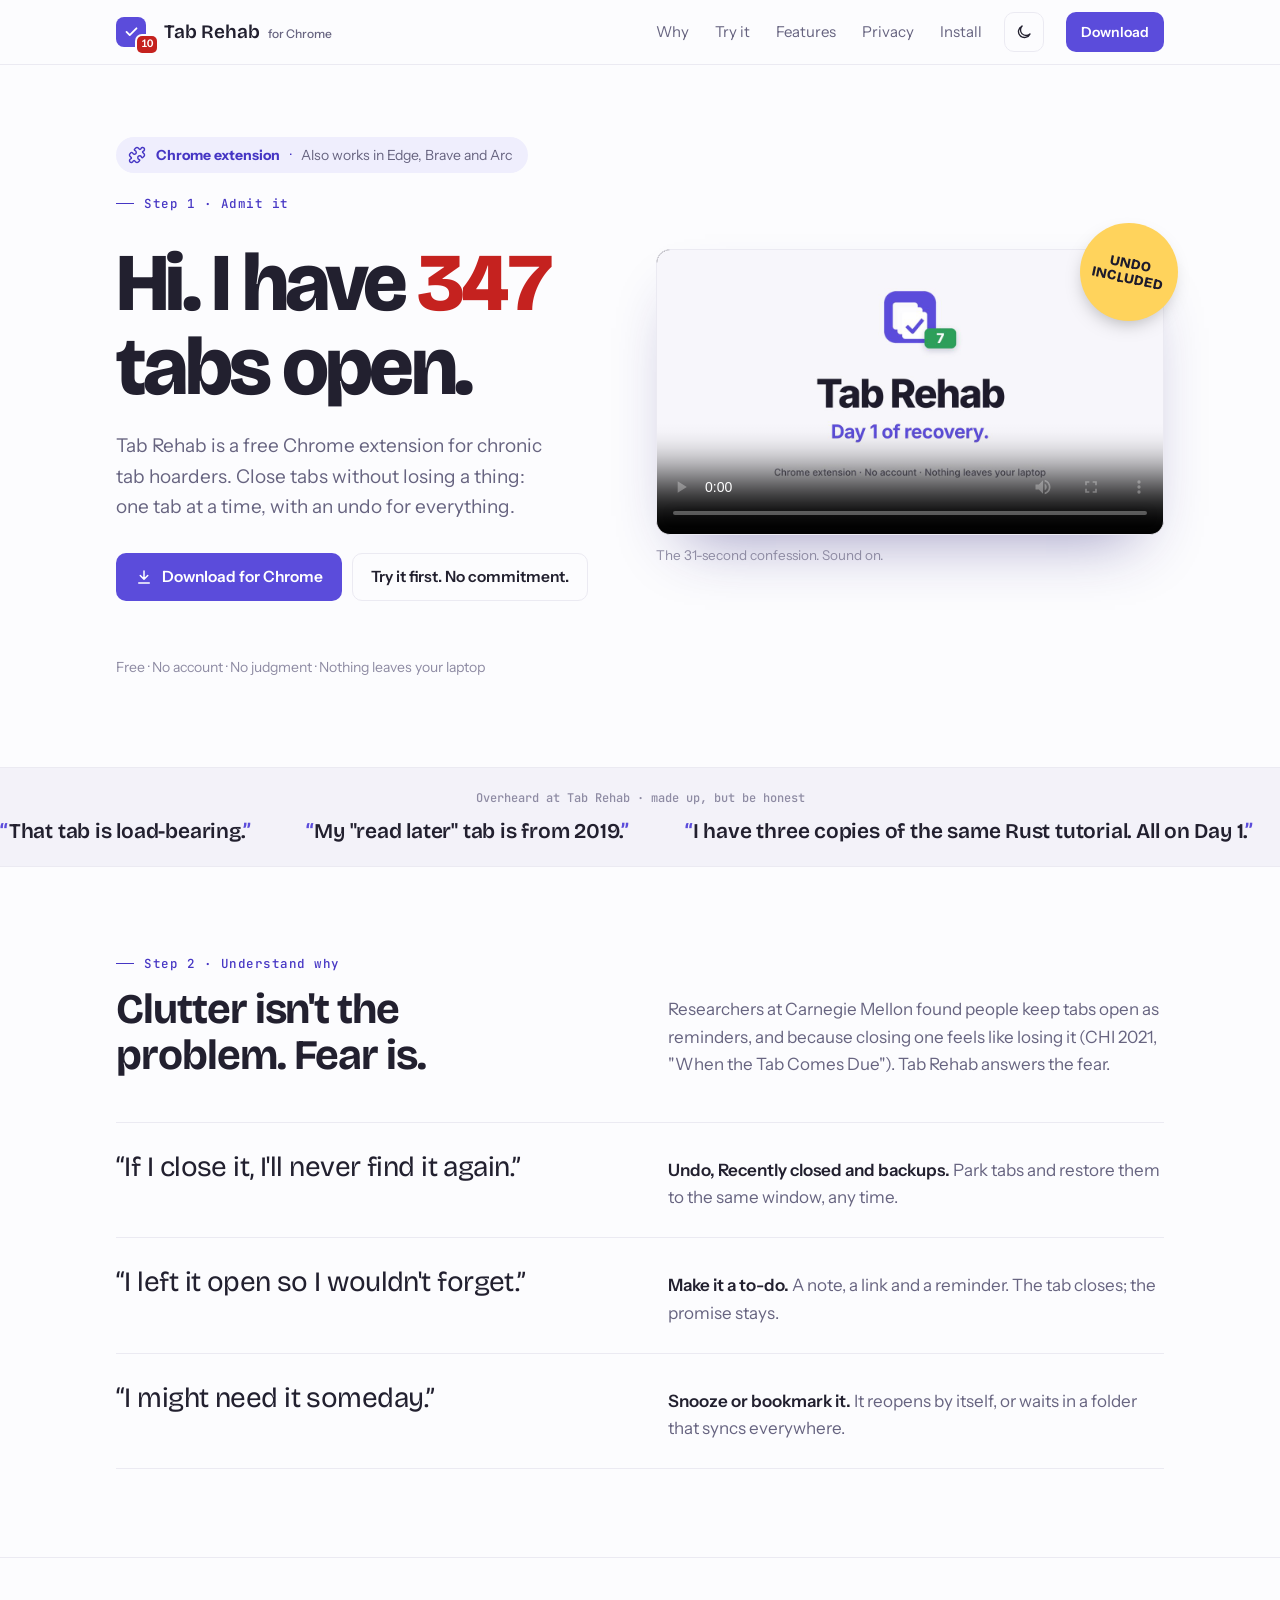
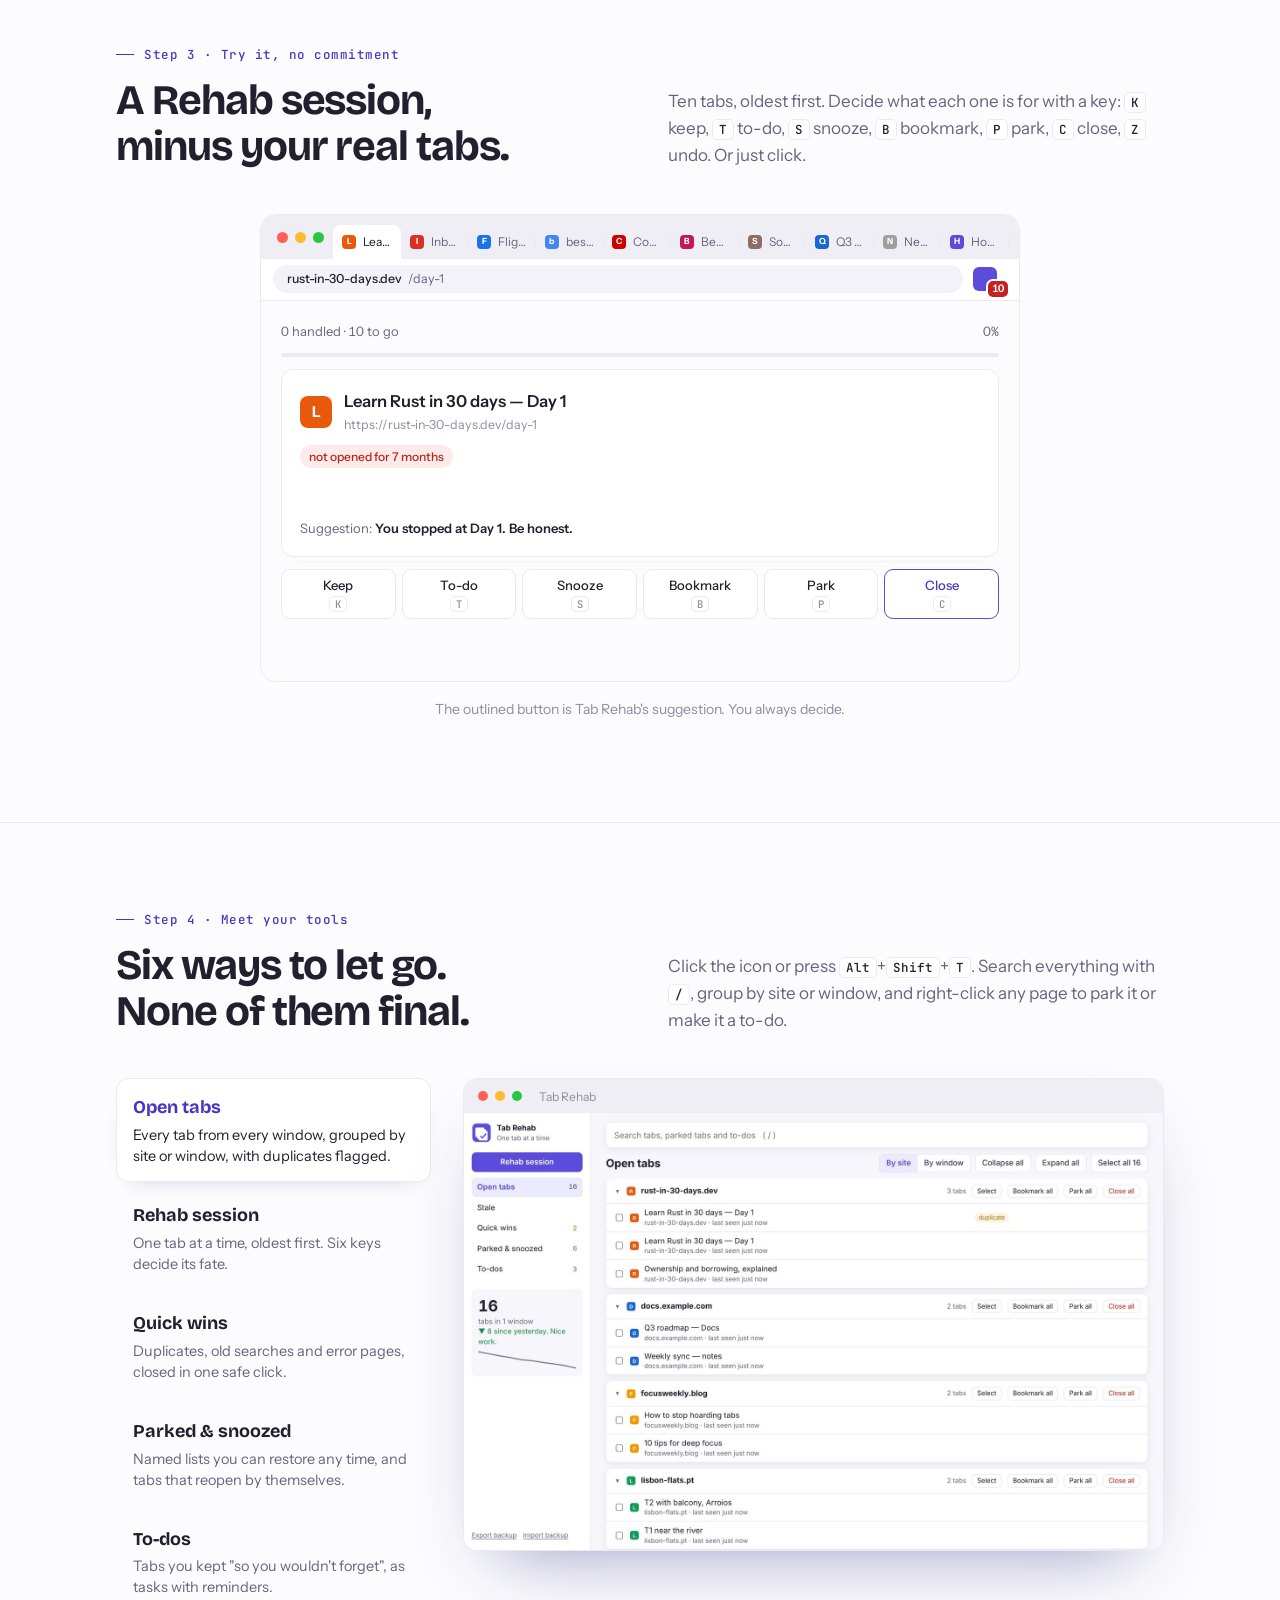
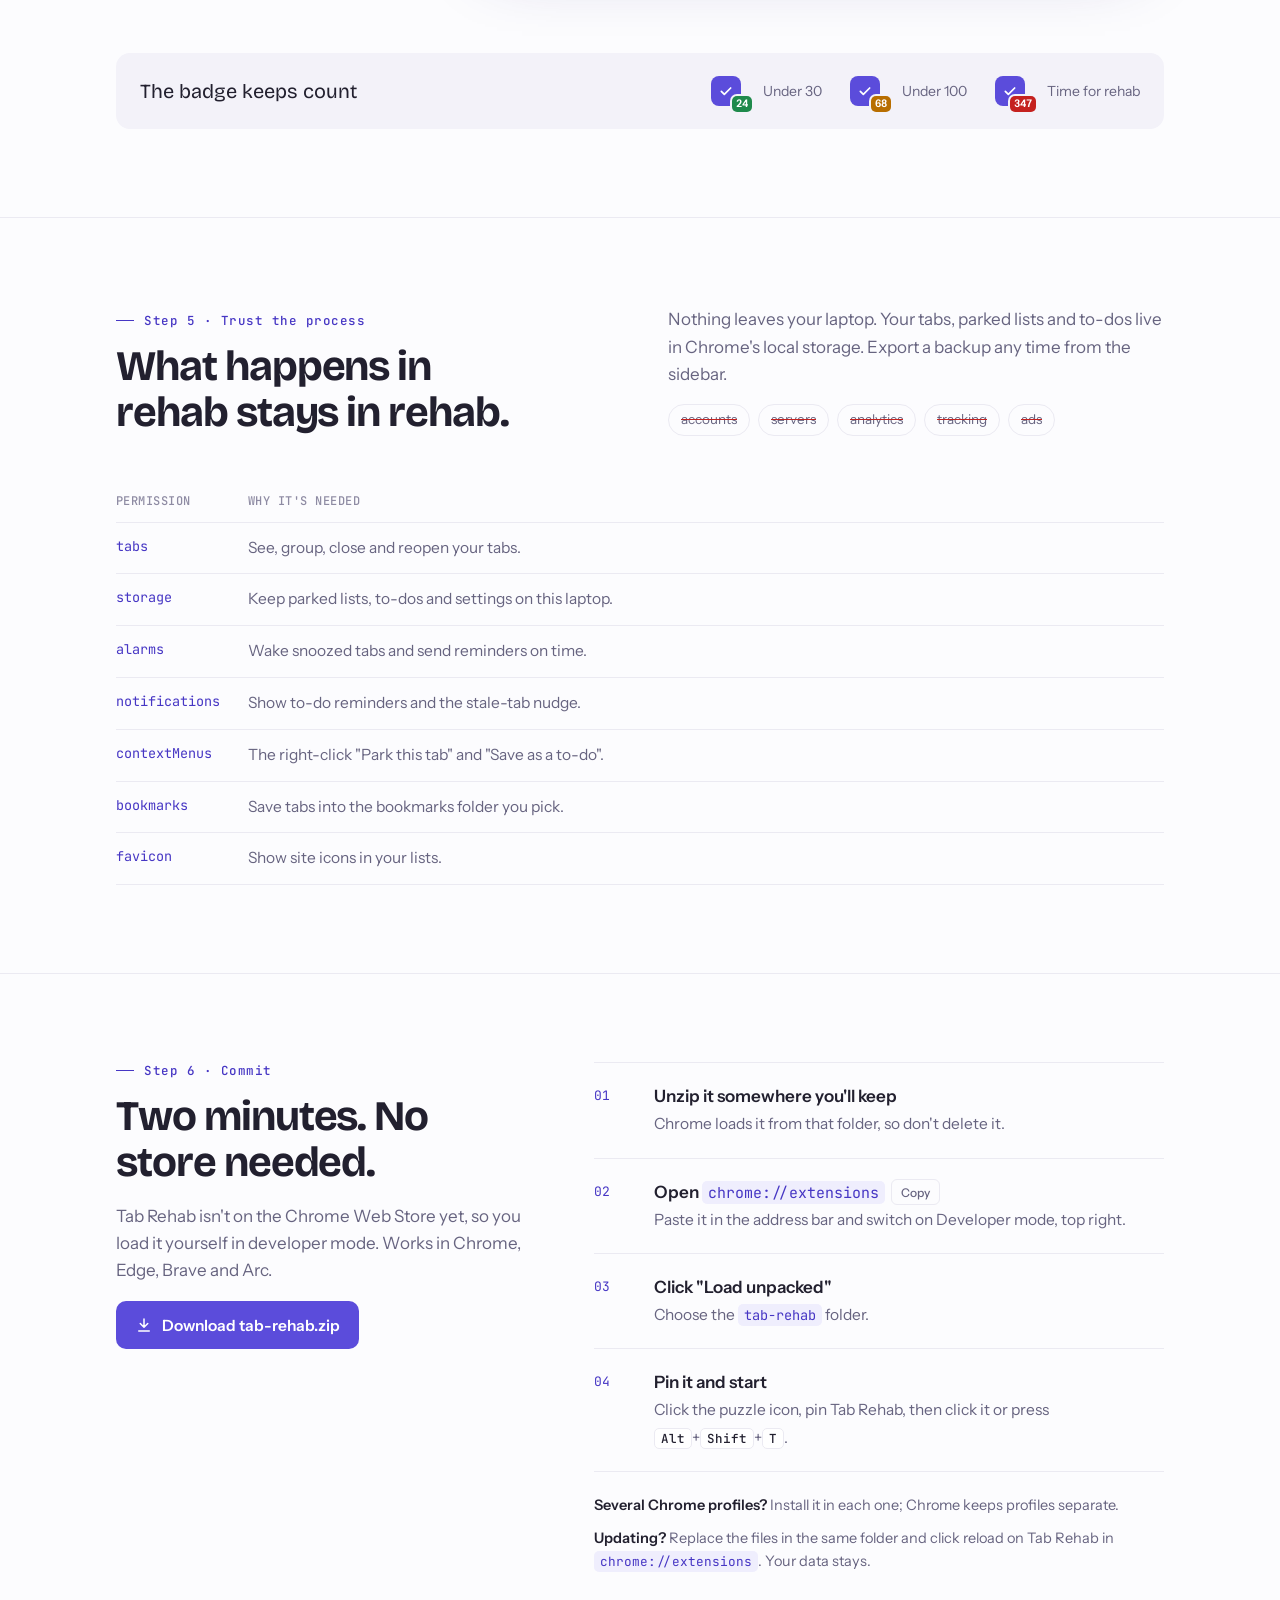
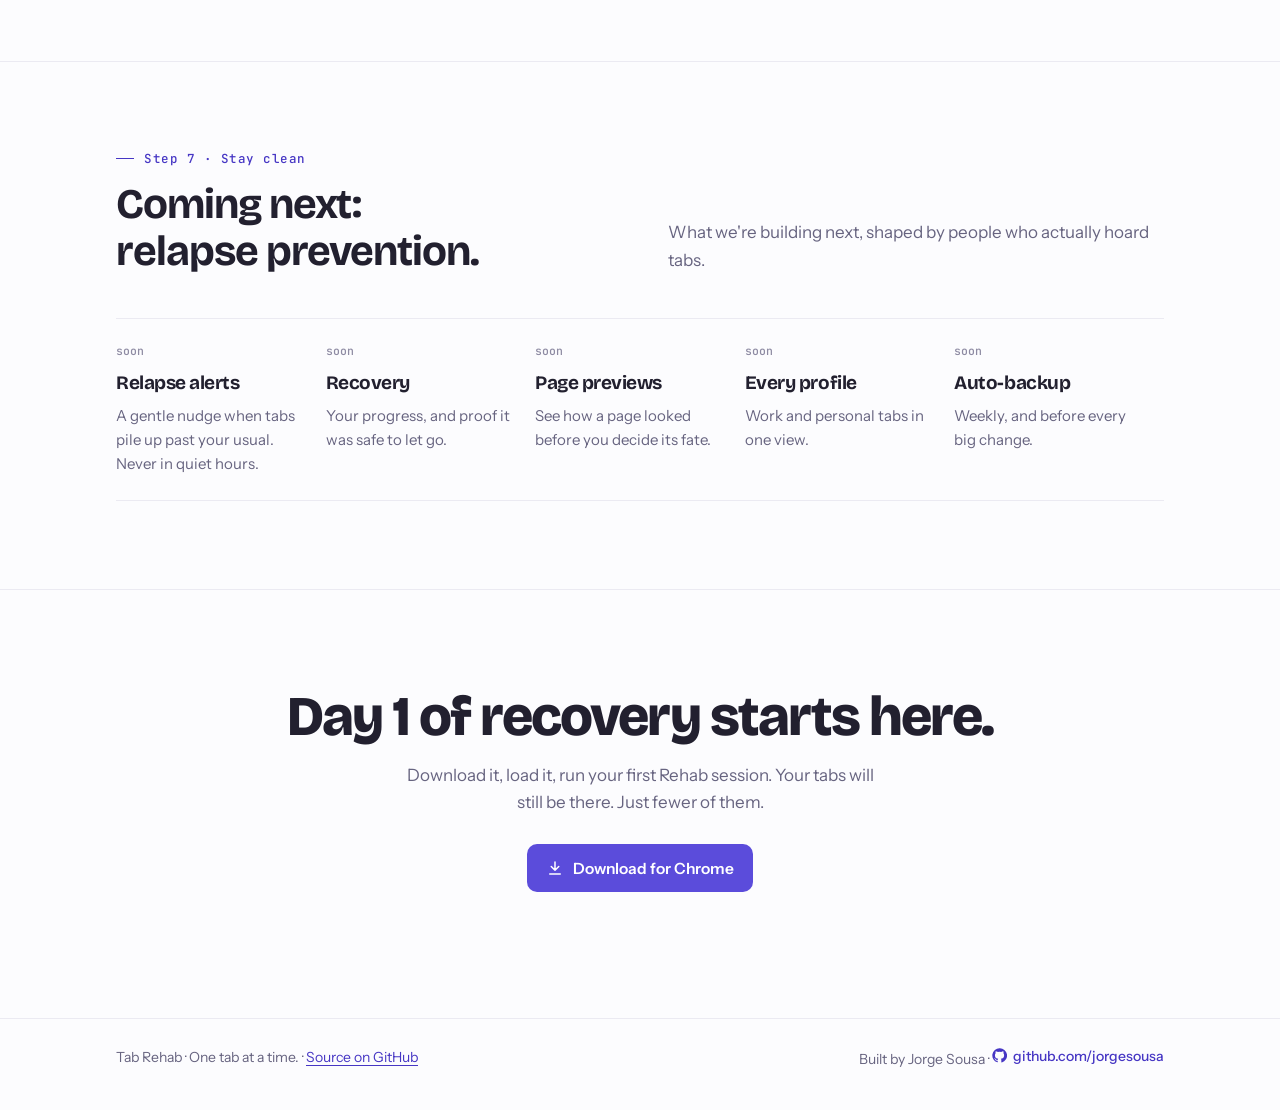
==== docs/index.html @ 5344f307 "Tab Rehab: Chrome extension, website and roadmap" ====
<!doctype html>
<html lang="en">
<head>
<meta charset="utf-8">
<meta name="viewport" content="width=device-width, initial-scale=1, viewport-fit=cover">
<title>Tab Rehab · A Chrome extension for chronic tab hoarders</title>
<meta name="description" content="Tab Rehab is a free Chrome extension that helps you close tabs without losing anything: one tab at a time, with an undo for everything.">
<meta property="og:title" content="Tab Rehab">
<meta property="og:description" content="Hi. I have 347 tabs open. A free Chrome extension for chronic tab hoarders.">
<meta property="og:image" content="teaser-poster.jpg">
<link rel="icon" href="favicon.png">
<link rel="preconnect" href="https://fonts.googleapis.com">
<link rel="stylesheet" href="https://fonts.googleapis.com/css2?family=Bricolage+Grotesque:opsz,wght@12..96,400;12..96,500;12..96,600;12..96,700;12..96,800&family=Instrument+Sans:wght@400;500;600&family=JetBrains+Mono:wght@400;500&display=swap">
<style>
/* Layout: one airy column that tells the story in order: problem → why → try it → features → teaser → privacy → install → next. Hairlines instead of boxes. */
:root {
  --bg: #fcfcfe;
  --raised: #ffffff;
  --tint: #f3f2f9;
  --ink: #22202f;
  --muted: #676480;
  --faint: #8e8ba3;
  --line: #ebeaf2;
  --accent: #5b4cdb;
  --accent-ink: #4636c4;
  --accent-soft: #efeefd;
  --on-accent: #ffffff;
  --ok: #1f8a4c; --ok-soft: #e7f6ed; --ok-ink: #17713d;
  --warn: #b86e00; --warn-soft: #fff5e3; --warn-ink: #8a5200;
  --bad: #c5221f; --bad-soft: #fdebea; --bad-ink: #b3261e;
  --chrome: #efeef5;
  --sticker: #ffd35c;
  --display: "Bricolage Grotesque", "Instrument Sans", system-ui, sans-serif;
  --body: "Instrument Sans", system-ui, -apple-system, "Segoe UI", sans-serif;
  --mono: "JetBrains Mono", ui-monospace, Menlo, monospace;
}
@media (prefers-color-scheme: dark) { :root:not([data-theme="light"]) {
  --bg: #111018; --raised: #18171f; --tint: #1d1c27; --ink: #ecebf4; --muted: #a9a6bd; --faint: #7f7b96; --line: #26243282;
  --accent: #9a8fff; --accent-ink: #b9b1ff; --accent-soft: #24213f; --on-accent: #111018;
  --ok: #4fc483; --ok-soft: #15291f; --ok-ink: #84dcab;
  --warn: #f0aa3c; --warn-soft: #2f2410; --warn-ink: #f5c477;
  --bad: #ff6b66; --bad-soft: #321819; --bad-ink: #ff9d98;
  --chrome: #0c0b12;
  color-scheme: dark } }
:root[data-theme="dark"] {
  --bg: #111018; --raised: #18171f; --tint: #1d1c27; --ink: #ecebf4; --muted: #a9a6bd; --faint: #7f7b96; --line: #26243282;
  --accent: #9a8fff; --accent-ink: #b9b1ff; --accent-soft: #24213f; --on-accent: #111018;
  --ok: #4fc483; --ok-soft: #15291f; --ok-ink: #84dcab;
  --warn: #f0aa3c; --warn-soft: #2f2410; --warn-ink: #f5c477;
  --bad: #ff6b66; --bad-soft: #321819; --bad-ink: #ff9d98;
  --chrome: #0c0b12;
  color-scheme: dark }

* { box-sizing: border-box; }
html { scroll-behavior: smooth; }
body { background: var(--bg); color: var(--ink); font: 400 17px/1.6 var(--body); overflow-x: hidden; transition: background-color .3s, color .3s; }
body::before { content: ""; position: fixed; inset: 0 0 auto; height: env(safe-area-inset-top, 0px); z-index: 10; background: var(--bg); }
.wrap { max-width: 1080px; margin: 0 auto; padding-left: max(16px, env(safe-area-inset-left, 0px)); padding-right: max(16px, env(safe-area-inset-right, 0px)); }
a { color: var(--accent-ink); text-underline-offset: 3px; }
:focus-visible { outline: 2px solid var(--accent); outline-offset: 3px; border-radius: 6px; }
h1, h2, h3 { font-family: var(--display); font-weight: 700; letter-spacing: -0.025em; text-wrap: balance; margin: 0; }
h2 { font-size: clamp(30px, 3.6vw, 42px); line-height: 1.1; }
.label { font: 500 12.5px var(--mono); letter-spacing: .04em; color: var(--accent-ink); display: flex; gap: 10px; align-items: center; }
.label::before { content: ""; width: 18px; height: 1px; background: currentColor; }
.muted { color: var(--muted); }
kbd { font: 500 12.5px var(--mono); border: 1px solid var(--line); border-radius: 5px; padding: 1px 6px; background: var(--raised); color: var(--ink); }
code { font: 400 0.88em var(--mono); color: var(--accent-ink); background: var(--accent-soft); padding: 2px 6px; border-radius: 5px; }

/* header */
.top { position: sticky; top: env(safe-area-inset-top, 0px); z-index: 20; background: color-mix(in srgb, var(--bg) 82%, transparent); backdrop-filter: blur(14px); border-bottom: 1px solid var(--line); }
.top .wrap { display: flex; align-items: center; gap: 22px; padding-block: 12px; }
.brand { display: flex; align-items: center; gap: 18px; font-family: var(--display); font-weight: 600; font-size: 19px; color: var(--ink); text-decoration: none; }
.mark { width: 30px; height: 30px; border-radius: 8px; background: var(--accent); display: grid; place-items: center; position: relative; flex: none; }
.mark svg { width: 17px; height: 17px; }
.badge { position: absolute; right: -11px; bottom: -6px; min-width: 20px; text-align: center; color: #fff; font: 600 10.5px/1 var(--body); padding: 3px 4px; border-radius: 5px; box-shadow: 0 0 0 2px var(--bg); font-variant-numeric: tabular-nums; background: var(--bad); transition: background-color .3s; }
.badge.amber { background: var(--warn); } .badge.green { background: var(--ok); }
.badge.bump { animation: bump .35s ease-out; }
@keyframes bump { 40% { transform: scale(1.3); } }
.top nav { margin-left: auto; display: flex; gap: 26px; font-size: 15px; }
.top nav a { color: var(--muted); text-decoration: none; }
.top nav a:hover { color: var(--ink); }
.theme { width: 40px; height: 40px; border-radius: 10px; border: 1px solid var(--line); background: transparent; color: var(--ink); display: grid; place-items: center; cursor: pointer; flex: none; }
.theme svg { width: 18px; height: 18px; }
.theme .sun { display: none; }
.is-dark .theme .sun { display: block; } .is-dark .theme .moon { display: none; }

.btn { display: inline-flex; align-items: center; justify-content: center; gap: 9px; font: 600 15.5px var(--body); border-radius: 10px; padding: 0 18px; min-height: 48px; cursor: pointer; text-decoration: none; border: 1px solid transparent; }
.btn-primary { background: var(--accent); color: var(--on-accent); }
.btn-primary:hover { filter: brightness(1.08); }
.btn-line { border-color: var(--line); color: var(--ink); background: transparent; }
.btn-line:hover { border-color: var(--accent); }
.btn svg { width: 18px; height: 18px; }
.btn-small { min-height: 40px; font-size: 14px; padding: 0 14px; }
.status { font-size: 14px; color: var(--muted); min-height: 1.4em; margin-top: 10px; }
.status.ok { color: var(--ok-ink); } .status.err { color: var(--bad-ink); }

section { padding-block: 88px; border-top: 1px solid var(--line); }
.head { display: grid; grid-template-columns: minmax(0, 1fr) minmax(0, 1fr); gap: 20px 56px; align-items: end; margin-bottom: 44px; }
.head p { margin: 0; color: var(--muted); max-width: 46ch; }
.head h2 { margin-top: 14px; }

/* 1 · hero */
.hero { padding-block: 72px 88px; display: grid; grid-template-columns: minmax(0, 1fr) minmax(0, 1.05fr); gap: 56px; align-items: center; }
.hero h1 { font-size: clamp(46px, 6.4vw, 82px); line-height: 1.02; font-weight: 800; letter-spacing: -0.045em; margin-block: 30px 22px; }
.swap { position: relative; display: inline-block; }
#h347 { position: relative; transition: color .35s; }
#h347::after { content: ""; position: absolute; left: -4%; right: -4%; top: 54%; height: .085em; border-radius: 99px; background: var(--ink); transform: scaleX(0) rotate(-4deg); transform-origin: left center; transition: transform .35s ease; }
.struck #h347 { color: var(--faint); }
.struck #h347::after { transform: scaleX(1) rotate(-4deg); }
#h7 { position: absolute; left: 50%; top: -.52em; font-size: .62em; color: var(--ok); font-weight: 800; transform: translateX(-50%) rotate(-10deg) scale(0); transition: transform .45s cubic-bezier(.3,1.7,.5,1) .15s; }
.struck #h7 { transform: translateX(-50%) rotate(-10deg) scale(1); }
.herofig { position: relative; }
.sticker { position: absolute; right: -14px; top: -26px; z-index: 2; width: 98px; height: 98px; border-radius: 50%; background: var(--sticker); color: #1d1b2c; display: grid; place-items: center; text-align: center; font: 800 14px/1.05 var(--display); letter-spacing: .02em; text-transform: uppercase; transform: rotate(12deg); box-shadow: 0 8px 20px -8px rgba(0,0,0,.35); transition: transform .35s cubic-bezier(.3,1.6,.5,1); }
.herofig:hover .sticker { transform: rotate(-8deg) scale(1.08); }
.overheard { border-top: 1px solid var(--line); padding-block: 22px; background: var(--tint); overflow: hidden; }
.ohlab { font: 500 12px var(--mono); color: var(--faint); text-align: center; margin-bottom: 12px; padding-inline: 16px; }
.marq { display: flex; width: max-content; animation: marq 48s linear infinite; }
.marq span { font: 600 21px var(--display); letter-spacing: -0.01em; white-space: nowrap; color: var(--ink); margin-right: 56px; }
.marq span::before { content: "\201C"; color: var(--accent); }
.marq span::after { content: "\201D"; color: var(--accent); }
.overheard:hover .marq { animation-play-state: paused; }
@keyframes marq { to { transform: translateX(-50%); } }
#why { border-top: 1px solid var(--line); }
.hero h1 em { font-style: normal; color: var(--bad); font-variant-numeric: tabular-nums; }
.hero .lede { font-size: 19px; color: var(--muted); max-width: 34ch; margin: 0 0 30px; }
.ctas { display: flex; flex-wrap: wrap; gap: 10px; }
.facts { margin-top: 26px; font-size: 14px; color: var(--faint); }

.mini { border: 1px solid var(--line); border-radius: 14px; overflow: hidden; background: var(--raised); }
.mini .bar { background: var(--chrome); height: 40px; display: flex; align-items: flex-end; padding: 0 8px 0 64px; position: relative; }
.mini .lights { position: absolute; left: 14px; top: 15px; display: flex; gap: 6px; }
.mini .lights i { width: 10px; height: 10px; border-radius: 50%; display: block; }
.mstrip { display: flex; flex: 1; min-width: 0; height: 30px; overflow: hidden; }
.mt { flex: 1 1 0; min-width: 0; max-width: 120px; height: 30px; display: flex; align-items: center; gap: 6px; padding: 0 3px; font-size: 11.5px; color: var(--muted); white-space: nowrap; overflow: hidden; position: relative; border-radius: 7px 7px 0 0; transition: max-width .45s ease, padding .45s ease, opacity .3s; }
.mt::after { content: ""; position: absolute; right: 0; top: 8px; bottom: 8px; width: 1px; background: var(--line); }
.mt i { width: 11px; height: 11px; border-radius: 3px; flex: none; }
.mt span { overflow: hidden; text-overflow: ellipsis; }
.mt.first { background: var(--raised); color: var(--ink); }
.mt.gone { max-width: 0; padding: 0; opacity: 0; }
.mini .tool { height: 40px; display: flex; align-items: center; gap: 10px; padding: 0 12px; border-bottom: 1px solid var(--line); }
.mini .omni { flex: 1; height: 26px; border-radius: 13px; background: var(--tint); font-size: 12px; color: var(--muted); display: flex; align-items: center; padding: 0 12px; }
.mini .ext { position: relative; width: 22px; height: 22px; border-radius: 6px; background: var(--accent); margin-right: 10px; }
.mini .ext .badge { box-shadow: 0 0 0 2px var(--raised); }
.mini .page { padding: 34px 28px 30px; display: flex; flex-direction: column; align-items: center; text-align: center; gap: 6px; }
.mini .num { font: 400 clamp(64px, 9vw, 104px)/1 var(--display); letter-spacing: -0.05em; font-variant-numeric: tabular-nums; color: var(--bad); transition: color .4s; }
.mini .num.amber { color: var(--warn); } .mini .num.green { color: var(--ok); }
.mini .cap { font-size: 15px; color: var(--muted); min-height: 1.6em; }
.replay { margin-top: 10px; font: 500 13px var(--body); color: var(--muted); background: transparent; border: 1px solid var(--line); border-radius: 99px; padding: 6px 14px; cursor: pointer; min-height: 34px; }
.replay:hover { color: var(--ink); border-color: var(--accent); }

/* 2 · why */
.fears { display: grid; }
.fear { display: grid; grid-template-columns: minmax(0, 1fr) minmax(0, 1fr); gap: 20px 56px; padding-block: 26px; border-top: 1px solid var(--line); align-items: baseline; }
.fear:last-child { border-bottom: 1px solid var(--line); }
.fear q { font: 400 clamp(22px, 2.6vw, 28px)/1.3 var(--display); letter-spacing: -0.02em; quotes: "\201C" "\201D"; background-image: linear-gradient(var(--bad), var(--bad)); background-size: 0% 1.5px; background-position: 0 62%; background-repeat: no-repeat; -webkit-box-decoration-break: clone; box-decoration-break: clone; transition: background-size .5s ease, color .5s ease; }
.fear:hover q { background-size: 100% 1.5px; color: var(--muted); }
.fear p { margin: 0; color: var(--muted); }
.fear p b { color: var(--ink); font-weight: 600; }

/* 3 · try it */
.demo { max-width: 760px; margin: 0 auto; border: 1px solid var(--line); border-radius: 16px; overflow: hidden; background: var(--raised); position: relative; }
.demo .bar { background: var(--chrome); height: 44px; display: flex; align-items: flex-end; padding: 0 10px 0 72px; position: relative; }
.demo .lights { position: absolute; left: 16px; top: 17px; display: flex; gap: 7px; }
.demo .lights i { width: 11px; height: 11px; border-radius: 50%; display: block; }
.strip { display: flex; height: 34px; flex: 1; min-width: 0; overflow: hidden; }
.tb { flex: 1 1 0; min-width: 0; max-width: 150px; height: 34px; display: flex; align-items: center; gap: 7px; padding: 0 9px; font-size: 12px; color: var(--muted); white-space: nowrap; overflow: hidden; position: relative; border-radius: 8px 8px 0 0; transition: max-width .35s ease, padding .35s ease, opacity .25s; }
.tb::after { content: ""; position: absolute; right: 0; top: 9px; bottom: 9px; width: 1px; background: var(--line); }
.tb span { overflow: hidden; text-overflow: ellipsis; }
.tb.cur { background: var(--raised); color: var(--ink); }
.tb.cur::after { display: none; }
.tb.kept { color: var(--ok-ink); }
.tb.gone { max-width: 0; padding: 0; opacity: 0; }
.fv { width: 14px; height: 14px; border-radius: 4px; flex: none; display: grid; place-items: center; color: #fff; font: 700 8.5px/1 var(--body); }
.demo .tool { height: 42px; display: flex; align-items: center; gap: 10px; padding: 0 12px; border-bottom: 1px solid var(--line); }
.demo .omni { flex: 1; min-width: 0; height: 28px; border-radius: 14px; background: var(--tint); display: flex; align-items: center; gap: 6px; padding: 0 14px; font-size: 12.5px; color: var(--muted); white-space: nowrap; overflow: hidden; }
.demo .omni b { color: var(--ink); font-weight: 500; }
.demo .ext { position: relative; width: 24px; height: 24px; border-radius: 6px; background: var(--accent); margin-right: 10px; flex: none; }
.demo .ext .badge { box-shadow: 0 0 0 2px var(--raised); }
.stage { padding: 20px; display: flex; flex-direction: column; gap: 12px; background: var(--bg); min-height: 380px; }
.prog-row { display: flex; justify-content: space-between; font-size: 13px; color: var(--muted); font-variant-numeric: tabular-nums; }
.prog { height: 4px; border-radius: 99px; background: var(--line); overflow: hidden; }
.prog div { height: 100%; width: 0; background: var(--ok); transition: width .45s cubic-bezier(.2,.8,.2,1); }
.deck { position: relative; height: 188px; }
.card { position: absolute; inset: 0; background: var(--raised); border: 1px solid var(--line); border-radius: 12px; padding: 18px; display: flex; flex-direction: column; gap: 10px; transition: transform .42s cubic-bezier(.5,0,.75,0), opacity .42s; }
.card.under { transform: translateY(8px) scale(.97); opacity: .55; }
.card.enter { animation: enter .35s cubic-bezier(.2,.8,.2,1); }
@keyframes enter { from { transform: translateY(8px) scale(.97); opacity: .55; } }
.card.go-close { transform: translate(-130%, 30px) rotate(-12deg); opacity: 0; }
.card.go-park { transform: translateY(110%) scale(.88); opacity: 0; }
.card.go-todo { transform: translate(130%, 20px) rotate(10deg); opacity: 0; }
.card.go-snooze { transform: translateY(-100%) scale(.92); opacity: 0; }
.card.go-bookmark { transform: translate(55%, -85%) scale(.2) rotate(18deg); opacity: 0; }
.card.go-keep { transform: translateX(36px); opacity: 0; }
.card .h { display: flex; gap: 12px; align-items: center; min-width: 0; }
.card .big-fv { width: 32px; height: 32px; border-radius: 8px; flex: none; display: grid; place-items: center; color: #fff; font: 700 15px var(--body); }
.card .t { font-weight: 600; font-size: 16.5px; overflow: hidden; text-overflow: ellipsis; white-space: nowrap; }
.card .u { font-size: 12.5px; color: var(--faint); overflow: hidden; text-overflow: ellipsis; white-space: nowrap; }
.chips { display: flex; gap: 6px; flex-wrap: wrap; }
.chip { font-size: 12px; font-weight: 500; padding: 2px 9px; border-radius: 99px; white-space: nowrap; }
.chip.bad { background: var(--bad-soft); color: var(--bad-ink); }
.chip.warn { background: var(--warn-soft); color: var(--warn-ink); }
.chip.ok { background: var(--ok-soft); color: var(--ok-ink); }
.chip.acc { background: var(--accent-soft); color: var(--accent-ink); }
.hint { margin-top: auto; font-size: 13px; color: var(--muted); }
.hint b { color: var(--ink); font-weight: 600; }
.choices { display: grid; grid-template-columns: repeat(6, minmax(0, 1fr)); gap: 6px; }
.choice { font: 500 13px var(--body); color: var(--ink); background: var(--raised); border: 1px solid var(--line); border-radius: 9px; min-height: 50px; padding: 6px 2px; cursor: pointer; display: flex; flex-direction: column; align-items: center; justify-content: center; gap: 3px; transition: transform .12s, background-color .15s, border-color .15s; }
.choice kbd { font-size: 10.5px; padding: 0 5px; color: var(--faint); }
.choice:hover { border-color: var(--accent); }
.choice.flash, .choice:active { transform: scale(.95); background: var(--accent-soft); border-color: var(--accent); }
.choice.suggest { border-color: var(--accent); color: var(--accent-ink); }
.choice:disabled { opacity: .4; cursor: default; }
.ledger { display: flex; gap: 14px; flex-wrap: wrap; font-size: 12.5px; color: var(--muted); font-variant-numeric: tabular-nums; min-height: 1.6em; }
.ledger b { color: var(--ink); font-weight: 600; }
.dtoast { position: absolute; left: 50%; top: 96px; transform: translate(-50%, -8px); opacity: 0; background: var(--ink); color: var(--bg); font-size: 13px; padding: 7px 8px 7px 14px; border-radius: 9px; display: flex; gap: 10px; align-items: center; white-space: nowrap; transition: transform .25s, opacity .25s; pointer-events: none; z-index: 5; }
.dtoast.on { transform: translate(-50%, 0); opacity: 1; pointer-events: auto; }
.dtoast button { font: 600 12.5px var(--body); color: var(--bg); background: color-mix(in srgb, var(--bg) 20%, transparent); border: 0; border-radius: 6px; padding: 4px 10px; cursor: pointer; min-height: 28px; }
.done { position: absolute; inset: 0; display: flex; flex-direction: column; align-items: center; justify-content: center; text-align: center; gap: 8px; background: var(--raised); border: 1px solid var(--line); border-radius: 12px; padding: 18px; }
.done h3 { font-size: 28px; }
.done .row { display: flex; gap: 8px; flex-wrap: wrap; justify-content: center; margin-top: 8px; }
#confetti { position: absolute; inset: 0; pointer-events: none; z-index: 6; width: 100%; height: 100%; }
.demo-note { text-align: center; font-size: 14px; color: var(--faint); margin-top: 16px; }

/* 4 · features */
.feats { display: grid; grid-template-columns: repeat(3, minmax(0, 1fr)); gap: 0; border-top: 1px solid var(--line); }
.feat { padding: 30px 28px 30px 0; border-bottom: 1px solid var(--line); display: flex; flex-direction: column; gap: 10px; }
.feat:not(:nth-child(3n+1)) { padding-left: 28px; border-left: 1px solid var(--line); }
.feat .ic { width: 38px; height: 38px; border-radius: 10px; background: var(--accent-soft); color: var(--accent-ink); display: grid; place-items: center; transition: transform .3s; }
.feat:hover .ic { transform: rotate(-6deg) scale(1.06); }
.feat .ic svg { width: 20px; height: 20px; }
.feat h3 { font-size: 21px; }
.feat p { margin: 0; color: var(--muted); font-size: 15.5px; }
.badges { display: flex; gap: 28px; flex-wrap: wrap; align-items: center; margin-top: 40px; padding: 22px 24px; border-radius: 14px; background: var(--tint); }
.badges .t { font-family: var(--display); font-size: 20px; margin-right: auto; }
.bs { display: flex; align-items: center; gap: 22px; font-size: 14px; color: var(--muted); }
.bdg { position: relative; width: 30px; height: 30px; border-radius: 8px; background: var(--accent); display: grid; place-items: center; }
.bdg svg { width: 16px; height: 16px; }
.bdg .badge { box-shadow: 0 0 0 2px var(--tint); }

/* 5 · teaser */
.teaser { display: grid; grid-template-columns: minmax(0, 0.75fr) minmax(0, 1.25fr); gap: 56px; align-items: center; }
.teaser h2 { margin-top: 14px; }
.teaser p { color: var(--muted); }
.player { border-radius: 14px; overflow: hidden; background: #0d0c14; border: 1px solid var(--line); }
.player video { display: block; width: 100%; height: auto; aspect-ratio: 16 / 9; max-width: 100%; }

/* 6 · privacy */
.never { display: flex; flex-wrap: wrap; gap: 8px; }
.never span { font-size: 13.5px; padding: 4px 12px; border-radius: 99px; border: 1px solid var(--line); color: var(--muted); text-decoration: line-through; text-decoration-color: var(--bad); }
.perms { overflow-x: auto; }
table { width: 100%; border-collapse: collapse; font-size: 15.5px; min-width: 420px; }
th, td { text-align: left; padding: 13px 0; border-bottom: 1px solid var(--line); vertical-align: top; }
th { font: 500 12px var(--mono); color: var(--faint); letter-spacing: .04em; }
td:first-child { font-family: var(--mono); font-size: 13.5px; color: var(--accent-ink); white-space: nowrap; padding-right: 28px; width: 1%; }
td:last-child { color: var(--muted); }

/* 7 · install */
.install { display: grid; grid-template-columns: minmax(0, 0.85fr) minmax(0, 1.15fr); gap: 56px; align-items: start; }
.install h2 { margin-top: 14px; }
.install .side p { color: var(--muted); }
.steps { list-style: none; margin: 0; padding: 0; counter-reset: s; }
.steps li { counter-increment: s; display: grid; grid-template-columns: 44px minmax(0, 1fr); gap: 16px; padding-block: 20px; border-top: 1px solid var(--line); }
.steps li:last-child { border-bottom: 1px solid var(--line); }
.steps li::before { content: counter(s, decimal-leading-zero); font: 400 13px var(--mono); color: var(--accent-ink); padding-top: 4px; }
.steps b { display: block; font-weight: 600; font-size: 17px; }
.steps span { color: var(--muted); font-size: 15.5px; }
.copy { font: 500 12px var(--body); background: transparent; color: var(--muted); border: 1px solid var(--line); border-radius: 6px; padding: 2px 9px; cursor: pointer; margin-left: 6px; min-height: 26px; vertical-align: 1px; }
.copy:hover { color: var(--ink); border-color: var(--accent); }
.tips { margin-top: 22px; display: grid; gap: 10px; font-size: 14.5px; color: var(--muted); }
.tips b { color: var(--ink); font-weight: 600; }

/* 8 · next */
.next { display: grid; grid-template-columns: repeat(auto-fit, minmax(min(100%, 190px), 1fr)); gap: 0; border-top: 1px solid var(--line); }
.next div { padding: 24px 22px 24px 0; border-bottom: 1px solid var(--line); }
.next h3 { font-size: 19px; margin-bottom: 6px; }
.next p { margin: 0; font-size: 15px; color: var(--muted); }
.next .soon { font: 500 11.5px var(--mono); color: var(--faint); display: block; margin-bottom: 10px; }

.final { text-align: center; padding-block: 96px; }
.final h2 { font-size: clamp(34px, 4.6vw, 56px); font-weight: 800; letter-spacing: -0.035em; }
.final p { margin: 14px auto 28px; max-width: 44ch; color: var(--muted); }
footer { border-top: 1px solid var(--line); padding-block: 26px 40px; font-size: 14px; color: var(--muted); }
footer .wrap { display: flex; justify-content: space-between; gap: 16px; flex-wrap: wrap; align-items: center; }
footer .gh { display: inline-flex; align-items: center; gap: 6px; font-weight: 500; text-decoration: none; }
footer .gh:hover { text-decoration: underline; }

@media (max-width: 900px) {
  .hero, .head, .teaser, .install { grid-template-columns: minmax(0, 1fr); gap: 32px; }
  .feats { grid-template-columns: minmax(0, 1fr); }
  .feat, .feat:not(:nth-child(3n+1)) { padding: 24px 0; border-left: 0; }
  .fear { grid-template-columns: minmax(0, 1fr); gap: 8px; }
  .top nav { display: none; }
  .theme { margin-left: auto; }
  section { padding-block: 64px; }
  .hero { padding-block: 40px 64px; }
}
@media (max-width: 560px) {
  .choices { grid-template-columns: repeat(3, minmax(0, 1fr)); }
  .stage { min-height: 430px; }
  .demo .bar { padding-left: 62px; }
  .badges .t { width: 100%; }
}
.extpill { display: inline-flex; align-items: center; gap: 10px; flex-wrap: wrap; background: var(--accent-soft); color: var(--accent-ink); border-radius: 99px; padding: 7px 16px 7px 12px; font-size: 14px; margin-bottom: 22px; }
.extpill svg { width: 18px; height: 18px; flex: none; }
.extpill b { font-weight: 700; }
.extpill span { color: var(--muted); }
.extpill span::before { content: "·"; margin-right: 10px; color: var(--accent-ink); }
.forchrome { font: 500 12px var(--body); color: var(--muted); margin-left: 4px; letter-spacing: 0; }
.vcap { font-size: 13.5px; color: var(--faint); margin-top: 10px; }
.herofig .player { box-shadow: 0 30px 60px -28px rgba(40,30,120,.45); }
.gallery { display: grid; grid-template-columns: minmax(0, 0.72fr) minmax(0, 1.6fr); gap: 32px; align-items: start; }
.gtabs { display: flex; flex-direction: column; gap: 4px; }
.gtabs [role=tab] { text-align: left; font: inherit; color: var(--muted); background: transparent; border: 1px solid transparent; border-radius: 12px; padding: 14px 16px; cursor: pointer; display: flex; flex-direction: column; gap: 3px; transition: background-color .2s, color .2s, border-color .2s; }
.gtabs [role=tab] b { font-family: var(--display); font-size: 18px; font-weight: 700; color: var(--ink); }
.gtabs [role=tab] span { font-size: 14.5px; line-height: 1.45; }
.gtabs [role=tab]:hover { background: var(--tint); }
.gtabs [role=tab][aria-selected=true] { background: var(--raised); border-color: var(--line); color: var(--ink); box-shadow: 0 10px 24px -18px rgba(40,30,120,.35); }
.gtabs [role=tab][aria-selected=true] b { color: var(--accent-ink); }
.gshot { margin: 0; }
.gframe { border: 1px solid var(--line); border-radius: 14px; overflow: hidden; background: var(--raised); box-shadow: 0 34px 70px -34px rgba(40,30,120,.45); }
.gbar { height: 34px; background: var(--chrome); display: flex; align-items: center; gap: 7px; padding: 0 14px; }
.gbar i { width: 10px; height: 10px; border-radius: 50%; display: block; }
.gbar span { margin-left: 10px; font-size: 12px; color: var(--faint); }
.gimgs { position: relative; aspect-ratio: 16 / 10; max-width: 100%; background: #f6f6fb; }
.gimgs img { position: absolute; inset: 0; width: 100%; height: 100%; object-fit: cover; object-position: top left; opacity: 0; transform: scale(1.01); transition: opacity .35s ease, transform .5s ease; }
.gimgs img.on { opacity: 1; transform: none; }
.gshot figcaption { display: none; font-size: 14.5px; color: var(--muted); margin-top: 12px; }
@media (max-width: 900px) {
  .gallery { grid-template-columns: minmax(0, 1fr); gap: 16px; }
  .gtabs { flex-direction: row; flex-wrap: wrap; gap: 6px; }
  .gtabs [role=tab] { padding: 8px 12px; border-color: var(--line); border-radius: 99px; }
  .gtabs [role=tab] b { font-size: 14px; font-family: var(--body); font-weight: 600; }
  .gtabs [role=tab] span { display: none; }
  .gshot figcaption { display: block; }
}
@media (max-width: 560px) { .sticker { right: -4px; top: -30px; width: 82px; height: 82px; font-size: 12px; } .marq span { font-size: 18px; } }
@media (prefers-reduced-motion: reduce) {
  *, *::before, *::after { transition-duration: .01ms !important; animation-duration: .01ms !important; }
  html { scroll-behavior: auto; }
  .marq { animation: none; width: auto; flex-wrap: wrap; justify-content: center; row-gap: 8px; padding-inline: 16px; }
  .marq span.dup { display: none; }
}

body { margin: 0; }
img { max-width: 100%; }
[hidden] { display: none !important; }
</style>
</head>
<body>
<header class="top">
  <div class="wrap">
    <a class="brand" href="#top" aria-label="Tab Rehab, back to top">
      <span class="mark" aria-hidden="true"><svg viewBox="0 0 24 24" fill="none" stroke="#fff" stroke-width="2.6" stroke-linecap="round" stroke-linejoin="round"><path d="M5 12.5l4.5 4.5L19 7.5"/></svg><span class="badge" data-badge>10</span></span>
      <span>Tab Rehab <small class="forchrome">for Chrome</small></span>
    </a>
    <nav aria-label="Page sections">
      <a href="#why">Why</a><a href="#try">Try it</a><a href="#features">Features</a><a href="#privacy">Privacy</a><a href="#install">Install</a>
    </nav>
    <button type="button" class="theme" id="theme" aria-label="Switch to dark mode">
      <svg class="moon" viewBox="0 0 24 24" fill="none" stroke="currentColor" stroke-width="1.8" stroke-linecap="round" stroke-linejoin="round" aria-hidden="true"><path d="M20 14.5A8 8 0 1 1 9.5 4a6.5 6.5 0 0 0 10.5 10.5z"/></svg>
      <svg class="sun" viewBox="0 0 24 24" fill="none" stroke="currentColor" stroke-width="1.8" stroke-linecap="round" aria-hidden="true"><circle cx="12" cy="12" r="4"/><path d="M12 2.5v2.2M12 19.3v2.2M2.5 12h2.2M19.3 12h2.2M5.3 5.3l1.6 1.6M17.1 17.1l1.6 1.6M5.3 18.7l1.6-1.6M17.1 6.9l1.6-1.6"/></svg>
    </button>
    <button type="button" class="btn btn-primary btn-small" data-download>Download</button>
  </div>
</header>

<main id="top">
  <!-- 1 · the problem -->
  <div class="wrap hero">
    <div>
      <div class="extpill"><svg viewBox="0 0 24 24" fill="none" stroke="currentColor" stroke-width="1.9" stroke-linecap="round" stroke-linejoin="round" aria-hidden="true"><path d="M19.44 7.85c-.05.32.06.65.29.88l1.57 1.57c.47.47.7 1.09.7 1.7s-.23 1.24-.7 1.71l-1.61 1.61a.98.98 0 0 1-.84.28c-.47-.07-.8-.48-.97-.93a2.5 2.5 0 1 0-3.21 3.21c.45.17.86.5.93.97a.98.98 0 0 1-.28.84l-1.61 1.61a2.4 2.4 0 0 1-3.41 0l-1.57-1.57a1.03 1.03 0 0 0-.88-.29c-.49.07-.84.5-1.02.97a2.5 2.5 0 1 1-3.24-3.24c.47-.18.9-.53.97-1.02a1.03 1.03 0 0 0-.29-.88l-1.57-1.57a2.4 2.4 0 0 1 0-3.41L4.23 8.77c.24-.24.58-.35.92-.3.51.08.88.53 1.07 1.01a2.5 2.5 0 1 0 3.26-3.26c-.48-.2-.93-.56-1.01-1.07-.05-.34.06-.68.3-.92l1.53-1.53a2.4 2.4 0 0 1 3.4 0l1.57 1.57c.23.23.56.34.88.29.49-.07.84-.5 1.02-.97a2.5 2.5 0 1 1 3.24 3.24c-.47.18-.9.53-.97 1.02z"/></svg><b>Chrome extension</b><span>Also works in Edge, Brave and Arc</span></div>
      <div class="label">Step 1 · Admit it</div>
      <h1 id="heroH1">Hi. I have <em>347</em> tabs open.</h1>
      <p class="lede">Tab Rehab is a free Chrome extension for chronic tab hoarders. Close tabs without losing a thing: one tab at a time, with an undo for everything.</p>
      <div class="ctas">
        <button type="button" class="btn btn-primary" data-download>
          <svg viewBox="0 0 24 24" fill="none" stroke="currentColor" stroke-width="2" stroke-linecap="round" stroke-linejoin="round" aria-hidden="true"><path d="M12 4v11M7 10l5 5 5-5M5 20h14"/></svg>
          Download for Chrome
        </button>
        <a class="btn btn-line" href="#try">Try it first. No commitment.</a>
      </div>
      <div class="status" role="status" aria-live="polite" data-status></div>
      <div class="facts">Free · No account · No judgment · Nothing leaves your laptop</div>
    </div>
    <div class="herofig"><span class="sticker" aria-hidden="true">Undo<br>included</span>
      <div class="player">
        <video controls playsinline preload="metadata" poster="teaser-poster.jpg" aria-label="Tab Rehab teaser video, 31 seconds">
          <source src="teaser.mp4" type="video/mp4">
        </video>
      </div>
      <div class="vcap">The 31-second confession. Sound on.</div>
    </div>
  </div>

  <div class="overheard" role="region" aria-label="Overheard at Tab Rehab, made-up confessions">
    <div class="ohlab">Overheard at Tab Rehab · made up, but be honest</div>
    <div class="marq">
      <span>That tab is load-bearing.</span><span>My "read later" tab is from 2019.</span><span>I have three copies of the same Rust tutorial. All on Day 1.</span><span>I don't close tabs. I wait for Chrome to crash.</span><span>I opened a tab to remind me to close tabs.</span><span>It's not hoarding if they're in groups.</span><span>I keep a recipe open that I've never cooked.</span>
      <span class="dup" aria-hidden="true">That tab is load-bearing.</span><span class="dup" aria-hidden="true">My "read later" tab is from 2019.</span><span class="dup" aria-hidden="true">I have three copies of the same Rust tutorial. All on Day 1.</span><span class="dup" aria-hidden="true">I don't close tabs. I wait for Chrome to crash.</span><span class="dup" aria-hidden="true">I opened a tab to remind me to close tabs.</span><span class="dup" aria-hidden="true">It's not hoarding if they're in groups.</span><span class="dup" aria-hidden="true">I keep a recipe open that I've never cooked.</span>
    </div>
  </div>

  <!-- 2 · why -->
  <section id="why">
    <div class="wrap">
      <div class="head">
        <div><div class="label">Step 2 · Understand why</div><h2>Clutter isn't the problem. Fear is.</h2></div>
        <p>Researchers at Carnegie Mellon found people keep tabs open as reminders, and because closing one feels like losing it (CHI 2021, "When the Tab Comes Due"). Tab Rehab answers the fear.</p>
      </div>
      <div class="fears">
        <div class="fear"><q>If I close it, I'll never find it again.</q><p><b>Undo, Recently closed and backups.</b> Park tabs and restore them to the same window, any time.</p></div>
        <div class="fear"><q>I left it open so I wouldn't forget.</q><p><b>Make it a to-do.</b> A note, a link and a reminder. The tab closes; the promise stays.</p></div>
        <div class="fear"><q>I might need it someday.</q><p><b>Snooze or bookmark it.</b> It reopens by itself, or waits in a folder that syncs everywhere.</p></div>
      </div>
    </div>
  </section>

  <!-- 3 · try it -->
  <section id="try">
    <div class="wrap">
      <div class="head">
        <div><div class="label">Step 3 · Try it, no commitment</div><h2>A Rehab session, minus your real tabs.</h2></div>
        <p>Ten tabs, oldest first. Decide what each one is for with a key: <kbd>K</kbd> keep, <kbd>T</kbd> to-do, <kbd>S</kbd> snooze, <kbd>B</kbd> bookmark, <kbd>P</kbd> park, <kbd>C</kbd> close, <kbd>Z</kbd> undo. Or just click.</p>
      </div>
      <div class="demo" id="demo">
        <div class="bar"><div class="lights" aria-hidden="true"><i style="background:#ff5f57"></i><i style="background:#febc2e"></i><i style="background:#28c840"></i></div><div class="strip" id="strip" aria-hidden="true"></div></div>
        <div class="tool"><div class="omni" id="omni"></div><div class="ext" aria-hidden="true"><span class="badge" data-badge>10</span></div></div>
        <div class="stage">
          <div class="prog-row"><span id="handled">0 handled · 10 to go</span><span id="pct">0%</span></div>
          <div class="prog"><div id="bar"></div></div>
          <div class="deck" id="deck" aria-live="polite"></div>
          <div class="choices" id="choices" role="group" aria-label="Decide what this tab is for">
            <button type="button" class="choice" data-act="keep">Keep<kbd>K</kbd></button>
            <button type="button" class="choice" data-act="todo">To-do<kbd>T</kbd></button>
            <button type="button" class="choice" data-act="snooze">Snooze<kbd>S</kbd></button>
            <button type="button" class="choice" data-act="bookmark">Bookmark<kbd>B</kbd></button>
            <button type="button" class="choice" data-act="park">Park<kbd>P</kbd></button>
            <button type="button" class="choice" data-act="close">Close<kbd>C</kbd></button>
          </div>
          <div class="ledger" id="ledger"></div>
        </div>
        <div class="dtoast" id="dtoast" role="status"><span id="dtoast-msg"></span><button type="button" id="undo">Undo</button></div>
        <canvas id="confetti" aria-hidden="true"></canvas>
      </div>
      <p class="demo-note">The outlined button is Tab Rehab's suggestion. You always decide.</p>
    </div>
  </section>

  <!-- 4 · what it does -->
  <section id="features">
    <div class="wrap">
      <div class="head">
        <div><div class="label">Step 4 · Meet your tools</div><h2>Six ways to let go. None of them final.</h2></div>
        <p>Click the icon or press <kbd>Alt</kbd>+<kbd>Shift</kbd>+<kbd>T</kbd>. Search everything with <kbd>/</kbd>, group by site or window, and right-click any page to park it or make it a to-do.</p>
      </div>
      <div class="gallery">
        <div class="gtabs" role="tablist" aria-label="Screens of the extension">
          <button type="button" role="tab" aria-selected="true" aria-controls="gpanel" data-i="0"><b>Open tabs</b><span>Every tab from every window, grouped by site or window, with duplicates flagged.</span></button>
          <button type="button" role="tab" aria-selected="false" aria-controls="gpanel" data-i="1" tabindex="-1"><b>Rehab session</b><span>One tab at a time, oldest first. Six keys decide its fate.</span></button>
          <button type="button" role="tab" aria-selected="false" aria-controls="gpanel" data-i="2" tabindex="-1"><b>Quick wins</b><span>Duplicates, old searches and error pages, closed in one safe click.</span></button>
          <button type="button" role="tab" aria-selected="false" aria-controls="gpanel" data-i="3" tabindex="-1"><b>Parked &amp; snoozed</b><span>Named lists you can restore any time, and tabs that reopen by themselves.</span></button>
          <button type="button" role="tab" aria-selected="false" aria-controls="gpanel" data-i="4" tabindex="-1"><b>To-dos</b><span>Tabs you kept "so you wouldn't forget", as tasks with reminders.</span></button>
        </div>
        <figure class="gshot" id="gpanel" role="tabpanel">
          <div class="gframe">
            <div class="gbar" aria-hidden="true"><i style="background:#ff5f57"></i><i style="background:#febc2e"></i><i style="background:#28c840"></i><span>Tab Rehab</span></div>
            <div class="gimgs">
              <img class="on" src="shot-open-tabs.jpg" width="1600" height="1000" alt="Open tabs view: tabs grouped by site, with a duplicate badge and Park all and Close all buttons per group">
              <img src="shot-rehab.jpg" width="1600" height="1000" alt="Rehab session: one tab card with Keep, To-do, Snooze, Bookmark, Park and Close" loading="lazy">
              <img src="shot-quick-wins.jpg" width="1600" height="1000" alt="Quick wins: duplicate copies and junk tabs with a Close all safely button" loading="lazy">
              <img src="shot-parked.jpg" width="1600" height="1000" alt="Parked and snoozed: a snoozed talk and parked lists like Porto trip with Restore all" loading="lazy">
              <img src="shot-todos.jpg" width="1600" height="1000" alt="To-dos with notes, an overdue reminder and a read-later item" loading="lazy">
            </div>
          </div>
          <figcaption id="gcap">Every tab from every window, grouped by site or window, with duplicates flagged.</figcaption>
        </figure>
      </div>
      <div class="feats" hidden>
        <div class="feat"><div class="ic"><svg viewBox="0 0 24 24" fill="none" stroke="currentColor" stroke-width="1.8" stroke-linecap="round" stroke-linejoin="round" aria-hidden="true"><path d="M5 12.5l4.5 4.5L19 7.5"/></svg></div><h3>Rehab session</h3><p>Your tabs one at a time, oldest first, with six one-key decisions and a progress bar.</p></div>
        <div class="feat"><div class="ic"><svg viewBox="0 0 24 24" fill="none" stroke="currentColor" stroke-width="1.8" stroke-linecap="round" stroke-linejoin="round" aria-hidden="true"><path d="M13 3L5 14h6l-1 7 8-11h-6z"/></svg></div><h3>Quick wins</h3><p>Duplicates, empty tabs, old searches and error pages, closed in one click with zero risk.</p></div>
        <div class="feat"><div class="ic"><svg viewBox="0 0 24 24" fill="none" stroke="currentColor" stroke-width="1.8" stroke-linecap="round" stroke-linejoin="round" aria-hidden="true"><circle cx="12" cy="12" r="8"/><path d="M12 8v4l3 2"/></svg></div><h3>Stale tabs</h3><p>Tabs you haven't opened in 1 to 30 days. Park them all at once; pinned and playing tabs are never touched.</p></div>
        <div class="feat"><div class="ic"><svg viewBox="0 0 24 24" fill="none" stroke="currentColor" stroke-width="1.8" stroke-linecap="round" stroke-linejoin="round" aria-hidden="true"><path d="M3 7h18M5 7v11a1 1 0 0 0 1 1h12a1 1 0 0 0 1-1V7M9 11h6"/></svg></div><h3>Park &amp; restore</h3><p>Save tabs to a named list and close them. Restore later, back in the window they came from.</p></div>
        <div class="feat"><div class="ic"><svg viewBox="0 0 24 24" fill="none" stroke="currentColor" stroke-width="1.8" stroke-linecap="round" stroke-linejoin="round" aria-hidden="true"><path d="M17 3H7v18l5-4 5 4z"/></svg></div><h3>Snooze &amp; bookmarks</h3><p>Close a tab and have it reopen tomorrow, or save it into a bookmarks folder of your choice.</p></div>
        <div class="feat"><div class="ic"><svg viewBox="0 0 24 24" fill="none" stroke="currentColor" stroke-width="1.8" stroke-linecap="round" stroke-linejoin="round" aria-hidden="true"><path d="M9 11l3 3 8-8M20 12v7a1 1 0 0 1-1 1H5a1 1 0 0 1-1-1V5a1 1 0 0 1 1-1h11"/></svg></div><h3>To-dos with reminders</h3><p>A "don't forget" tab becomes a note, a link and a Chrome notification at the time you pick.</p></div>
      </div>
      <div class="badges" role="list" aria-label="The toolbar badge shows your tab count in three colours">
        <span class="t" role="listitem">The badge keeps count</span>
        <span class="bs" role="listitem"><span class="bdg" aria-hidden="true"><svg viewBox="0 0 24 24" fill="none" stroke="#fff" stroke-width="2.6" stroke-linecap="round" stroke-linejoin="round"><path d="M5 12.5l4.5 4.5L19 7.5"/></svg><span class="badge green">24</span></span>Under 30</span>
        <span class="bs" role="listitem"><span class="bdg" aria-hidden="true"><svg viewBox="0 0 24 24" fill="none" stroke="#fff" stroke-width="2.6" stroke-linecap="round" stroke-linejoin="round"><path d="M5 12.5l4.5 4.5L19 7.5"/></svg><span class="badge amber">68</span></span>Under 100</span>
        <span class="bs" role="listitem"><span class="bdg" aria-hidden="true"><svg viewBox="0 0 24 24" fill="none" stroke="#fff" stroke-width="2.6" stroke-linecap="round" stroke-linejoin="round"><path d="M5 12.5l4.5 4.5L19 7.5"/></svg><span class="badge">347</span></span>Time for rehab</span>
      </div>
    </div>
  </section>

  <!-- 6 · privacy, before you install -->
  <section id="privacy">
    <div class="wrap">
      <div class="head">
        <div><div class="label">Step 5 · Trust the process</div><h2>What happens in rehab stays in rehab.</h2></div>
        <div>
          <p style="margin-bottom:16px">Nothing leaves your laptop. Your tabs, parked lists and to-dos live in Chrome's local storage. Export a backup any time from the sidebar.</p>
          <div class="never" aria-label="Things Tab Rehab doesn't have"><span>accounts</span><span>servers</span><span>analytics</span><span>tracking</span><span>ads</span></div>
        </div>
      </div>
      <div class="perms">
        <table>
          <thead><tr><th scope="col">PERMISSION</th><th scope="col">WHY IT'S NEEDED</th></tr></thead>
          <tbody>
            <tr><td>tabs</td><td>See, group, close and reopen your tabs.</td></tr>
            <tr><td>storage</td><td>Keep parked lists, to-dos and settings on this laptop.</td></tr>
            <tr><td>alarms</td><td>Wake snoozed tabs and send reminders on time.</td></tr>
            <tr><td>notifications</td><td>Show to-do reminders and the stale-tab nudge.</td></tr>
            <tr><td>contextMenus</td><td>The right-click "Park this tab" and "Save as a to-do".</td></tr>
            <tr><td>bookmarks</td><td>Save tabs into the bookmarks folder you pick.</td></tr>
            <tr><td>favicon</td><td>Show site icons in your lists.</td></tr>
          </tbody>
        </table>
      </div>
    </div>
  </section>

  <!-- 7 · install -->
  <section id="install">
    <div class="wrap install">
      <div class="side">
        <div class="label">Step 6 · Commit</div>
        <h2>Two minutes. No store needed.</h2>
        <p>Tab Rehab isn't on the Chrome Web Store yet, so you load it yourself in developer mode. Works in Chrome, Edge, Brave and Arc.</p>
        <button type="button" class="btn btn-primary" data-download>
          <svg viewBox="0 0 24 24" fill="none" stroke="currentColor" stroke-width="2" stroke-linecap="round" stroke-linejoin="round" aria-hidden="true"><path d="M12 4v11M7 10l5 5 5-5M5 20h14"/></svg>
          Download tab-rehab.zip
        </button>
        <div class="status" role="status" aria-live="polite" data-status></div>
      </div>
      <div>
        <ol class="steps">
          <li><div><b>Unzip it somewhere you'll keep</b><span>Chrome loads it from that folder, so don't delete it.</span></div></li>
          <li><div><b>Open <code id="extUrl">chrome://extensions</code><button type="button" class="copy" data-copy="chrome://extensions">Copy</button></b><span>Paste it in the address bar and switch on Developer mode, top right.</span></div></li>
          <li><div><b>Click "Load unpacked"</b><span>Choose the <code>tab-rehab</code> folder.</span></div></li>
          <li><div><b>Pin it and start</b><span>Click the puzzle icon, pin Tab Rehab, then click it or press <kbd>Alt</kbd>+<kbd>Shift</kbd>+<kbd>T</kbd>.</span></div></li>
        </ol>
        <div class="tips">
          <div><b>Several Chrome profiles?</b> Install it in each one; Chrome keeps profiles separate.</div>
          <div><b>Updating?</b> Replace the files in the same folder and click reload on Tab Rehab in <code>chrome://extensions</code>. Your data stays.</div>
        </div>
      </div>
    </div>
  </section>

  <!-- 8 · coming next -->
  <section>
    <div class="wrap">
      <div class="head">
        <div><div class="label">Step 7 · Stay clean</div><h2>Coming next: relapse prevention.</h2></div>
        <p>What we're building next, shaped by people who actually hoard tabs.</p>
      </div>
      <div class="next">
        <div><span class="soon">soon</span><h3>Relapse alerts</h3><p>A gentle nudge when tabs pile up past your usual. Never in quiet hours.</p></div>
        <div><span class="soon">soon</span><h3>Recovery</h3><p>Your progress, and proof it was safe to let go.</p></div>
        <div><span class="soon">soon</span><h3>Page previews</h3><p>See how a page looked before you decide its fate.</p></div>
        <div><span class="soon">soon</span><h3>Every profile</h3><p>Work and personal tabs in one view.</p></div>
        <div><span class="soon">soon</span><h3>Auto-backup</h3><p>Weekly, and before every big change.</p></div>
      </div>
    </div>
  </section>

  <section class="final">
    <div class="wrap">
      <h2>Day 1 of recovery starts here.</h2>
      <p>Download it, load it, run your first Rehab session. Your tabs will still be there. Just fewer of them.</p>
      <button type="button" class="btn btn-primary" data-download>
        <svg viewBox="0 0 24 24" fill="none" stroke="currentColor" stroke-width="2" stroke-linecap="round" stroke-linejoin="round" aria-hidden="true"><path d="M12 4v11M7 10l5 5 5-5M5 20h14"/></svg>
        Download for Chrome
      </button>
      <div class="status" role="status" aria-live="polite" data-status></div>
    </div>
  </section>
</main>

<footer>
  <div class="wrap">
    <span>Tab Rehab · One tab at a time. · <a href="https://github.com/jorgesousa/tab-rehab">Source on GitHub</a></span>
    <span>Built by Jorge Sousa · <a href="https://github.com/jorgesousa" target="_blank" rel="noopener" class="gh"><svg width="15" height="15" viewBox="0 0 24 24" fill="currentColor" aria-hidden="true"><path d="M12 .5a11.5 11.5 0 0 0-3.64 22.41c.58.1.79-.25.79-.56v-2c-3.2.7-3.88-1.37-3.88-1.37-.53-1.33-1.28-1.69-1.28-1.69-1.05-.71.08-.7.08-.7 1.16.08 1.77 1.19 1.77 1.19 1.03 1.77 2.7 1.26 3.36.96.1-.75.4-1.26.73-1.55-2.55-.29-5.24-1.28-5.24-5.68 0-1.26.45-2.28 1.19-3.09-.12-.29-.52-1.46.11-3.05 0 0 .97-.31 3.17 1.18a11 11 0 0 1 5.77 0c2.2-1.49 3.17-1.18 3.17-1.18.63 1.59.23 2.76.11 3.05.74.81 1.19 1.83 1.19 3.09 0 4.41-2.69 5.38-5.25 5.67.41.36.78 1.06.78 2.14v3.17c0 .31.21.67.8.56A11.5 11.5 0 0 0 12 .5z"/></svg>github.com/jorgesousa</a></span>
  </div>
</footer>

<script>
(function () {
  'use strict';
  const reduce = window.matchMedia('(prefers-reduced-motion: reduce)').matches;
  const $ = id => document.getElementById(id);
  const root = document.documentElement;

  /* ---------- theme switch ---------- */
  try { const saved = localStorage.getItem('tab-rehab-theme'); if (saved === 'dark' || saved === 'light') root.dataset.theme = saved; } catch (e) {}
  const mq = window.matchMedia('(prefers-color-scheme: dark)');
  const isDark = () => root.dataset.theme ? root.dataset.theme === 'dark' : mq.matches;
  function syncTheme() {
    const d = isDark();
    document.body.classList.toggle('is-dark', d);
    $('theme').setAttribute('aria-label', d ? 'Switch to light mode' : 'Switch to dark mode');
  }
  $('theme').addEventListener('click', () => {
    const next = isDark() ? 'light' : 'dark';
    root.dataset.theme = next;
    try { localStorage.setItem('tab-rehab-theme', next); } catch (e) {}
    syncTheme();
  });
  mq.addEventListener && mq.addEventListener('change', syncTheme);
  new MutationObserver(syncTheme).observe(root, { attributes: true, attributeFilter: ['data-theme'] });
  syncTheme();

  const badgeClass = (el, n, amberAt, greenAt) => { el.classList.toggle('amber', n < amberAt && n >= greenAt); el.classList.toggle('green', n < greenAt); };

  /* ---------- download ---------- */
  const statuses = document.querySelectorAll('[data-status]');
  const say = (msg, kind) => statuses.forEach(s => { s.textContent = msg; s.className = 'status' + (kind ? ' ' + kind : ''); });
  function download() {
    const a = document.createElement('a');
    a.href = 'tab-rehab.zip'; a.download = 'tab-rehab.zip';
    document.body.appendChild(a); a.click(); a.remove();
    say('Downloading tab-rehab.zip. Next: unzip it and follow the 4 install steps.', 'ok');
  }
  document.querySelectorAll('[data-download]').forEach(b => b.addEventListener('click', download));

  document.querySelectorAll('[data-copy]').forEach(btn => btn.addEventListener('click', () => {
    const flash = t => { btn.textContent = t; setTimeout(() => { btn.textContent = 'Copy'; }, 1600); };
    const fallback = () => { const r = document.createRange(); r.selectNodeContents($('extUrl')); const s = getSelection(); s.removeAllRanges(); s.addRange(r); flash('Selected'); };
    try { navigator.clipboard.writeText(btn.dataset.copy).then(() => flash('Copied'), fallback); } catch (e) { fallback(); }
  }));

  /* ---------- screenshot gallery ---------- */
  const gtabs = [...document.querySelectorAll('.gtabs [role=tab]')], gimgs = [...document.querySelectorAll('.gimgs img')];
  function showShot(i, focus) {
    gtabs.forEach((t, k) => { const on = k === i; t.setAttribute('aria-selected', on); t.tabIndex = on ? 0 : -1; });
    gimgs.forEach((im, k) => im.classList.toggle('on', k === i));
    $('gcap').textContent = gtabs[i].querySelector('span').textContent;
    if (focus) gtabs[i].focus();
  }
  gtabs.forEach((t, i) => {
    t.addEventListener('click', () => showShot(i));
    t.addEventListener('keydown', e => {
      if (e.key === 'ArrowDown' || e.key === 'ArrowRight') { e.preventDefault(); showShot((i + 1) % gtabs.length, true); }
      if (e.key === 'ArrowUp' || e.key === 'ArrowLeft') { e.preventDefault(); showShot((i + gtabs.length - 1) % gtabs.length, true); }
    });
  });

  /* ---------- the playable Rehab session ---------- */
  const TABS = [
    { t: 'Learn Rust in 30 days — Day 1', u: 'rust-in-30-days.dev/day-1', c: '#e8590c', why: [['bad', 'not opened for 7 months']], s: 'close', tip: 'You stopped at Day 1. Be honest.' },
    { t: 'Inbox (1) — Reply to the landlord', u: 'mail.example.com/inbox', c: '#d93025', why: [['warn', 'kept open as a reminder']], s: 'todo', tip: 'This is a promise, not a tab. Make it a to-do.' },
    { t: 'Flights Lisbon → Tokyo', u: 'skyfares.travel/lis-tyo', c: '#1a73e8', why: [['bad', 'not opened for 2 months']], s: 'park', tip: 'Maybe someday. Park it.' },
    { t: 'best tab manager - Search', u: 'search.example.com/?q=best+tab+manager', c: '#4285f4', why: [['warn', 'old search']], s: 'close', tip: 'You found what you were looking for.' },
    { t: 'Conference talk (1:02:13)', u: 'video.example.com/watch', c: '#cc0000', why: [['acc', 'paused at 4:12']], s: 'snooze', tip: 'Not now. Snooze it to the weekend.' },
    { t: 'Best standing desk?', u: 'deskforum.net/best-standing-desk', c: '#c2185b', why: [['bad', 'not opened for 1 year'], ['warn', 'duplicate']], s: 'close', tip: 'You have another copy open anyway.' },
    { t: 'Sourdough starter, day 3', u: 'sourdough.club/starter', c: '#8d6e63', why: [['acc', 'a recipe you love']], s: 'bookmark', tip: 'Worth keeping for good. Bookmark it.' },
    { t: 'Q3 roadmap — Docs', u: 'docs.example.com/q3-roadmap', c: '#1967d2', why: [['ok', 'opened today']], s: 'keep', tip: 'You’re actually using this one. Keep it.' },
    { t: 'New Tab', u: 'newtab', c: '#9e9e9e', why: [['warn', 'empty tab']], s: 'close', tip: 'It was never anything.' },
    { t: 'How to stop hoarding tabs', u: 'focusweekly.blog/stop-hoarding', c: '#5b4cdb', why: [['bad', 'not opened for 5 months']], s: 'close', tip: 'You’re already doing it.' }
  ];
  const LABEL = { keep: 'Kept', todo: 'Saved as a to-do', snooze: 'Snoozed until Saturday', bookmark: 'Bookmarked', park: 'Parked', close: 'Closed. Nothing is lost' };
  const N = TABS.length;
  let decisions = [];
  const deck = $('deck'), strip = $('strip');
  const decided = () => new Set(decisions.map(d => d.i));
  const current = () => { const d = decided(); for (let i = 0; i < N; i++) if (!d.has(i)) return i; return -1; };
  const openCount = () => N - decisions.filter(d => d.act !== 'keep').length;

  strip.innerHTML = TABS.map(t => `<div class="tb"><span class="fv" style="background:${t.c}">${t.t[0]}</span><span>${t.t}</span></div>`).join('');
  function renderStrip() {
    const d = new Map(decisions.map(x => [x.i, x.act])), cur = current();
    [...strip.children].forEach((el, i) => { const a = d.get(i); el.classList.toggle('gone', !!a && a !== 'keep'); el.classList.toggle('kept', a === 'keep'); el.classList.toggle('cur', i === cur); });
  }
  function setBadges() {
    const n = openCount();
    document.querySelectorAll('[data-badge]').forEach(b => {
      if (b.textContent !== String(n)) { b.textContent = n; b.classList.remove('bump'); void b.offsetWidth; if (!reduce) b.classList.add('bump'); }
      badgeClass(b, n, 8, 5);
    });
  }
  const omniFor = u => { const [h, ...r] = u.split('/'); return `<b>${h}</b>${r.length ? '/' + r.join('/') : ''}`; };
  function cardHTML(i, cls) {
    const t = TABS[i];
    return `<div class="card ${cls}"><div class="h"><div class="big-fv" style="background:${t.c}" aria-hidden="true">${t.t[0]}</div><div style="min-width:0"><div class="t">${t.t}</div><div class="u">https://${t.u}</div></div></div>
      <div class="chips">${t.why.map(([k, s]) => `<span class="chip ${k}">${s}</span>`).join('')}</div><div class="hint">Suggestion: <b>${t.tip}</b></div></div>`;
  }
  function renderDeck(entering) {
    const cur = current(), handled = decisions.length;
    $('handled').textContent = `${handled} handled · ${N - handled} to go`;
    $('pct').textContent = Math.round(handled / N * 100) + '%';
    $('bar').style.width = (handled / N * 100) + '%';
    const c = { close: 0, park: 0, todo: 0, snooze: 0, bookmark: 0, keep: 0 }; decisions.forEach(d => c[d.act]++);
    const letGo = handled - c.keep;
    $('ledger').innerHTML = handled ? `<span>Let go: <b>${letGo}</b></span><span>Kept: <b>${c.keep}</b></span><span>To-dos: <b>${c.todo}</b></span><span>Lost forever: <b>0</b></span>` : '';
    document.querySelectorAll('.choice').forEach(b => { b.classList.toggle('suggest', cur >= 0 && b.dataset.act === TABS[cur].s); b.disabled = cur < 0; });
    if (cur < 0) return showDone(letGo);
    const nxt = (() => { const d = decided(); for (let i = cur + 1; i < N; i++) if (!d.has(i)) return i; return -1; })();
    deck.innerHTML = (nxt >= 0 ? cardHTML(nxt, 'under') : '') + cardHTML(cur, 'top' + (entering && !reduce ? ' enter' : ''));
    $('omni').innerHTML = omniFor(TABS[cur].u);
  }
  function showDone(letGo) {
    deck.innerHTML = `<div class="done"><div class="label" style="justify-content:center">Session complete</div><h3>${N} tabs in. ${N - letGo} left.</h3>
      <p class="muted" style="margin:0;font-size:14.5px">You let go of ${letGo}. Lost forever: 0.</p>
      <div class="row"><button type="button" class="btn btn-primary btn-small" id="doReal">Do it with your real tabs</button><button type="button" class="btn btn-line btn-small" id="again">Start again</button></div></div>`;
    $('again').addEventListener('click', () => { decisions = []; renderStrip(); setBadges(); renderDeck(true); $('dtoast').classList.remove('on'); });
    $('doReal').addEventListener('click', download);
    $('omni').innerHTML = '<b>Tab Rehab</b>&nbsp;· Day 1 of recovery';
    confetti();
  }
  let tt;
  function toast(m) { $('dtoast-msg').textContent = m; $('dtoast').classList.add('on'); clearTimeout(tt); tt = setTimeout(() => $('dtoast').classList.remove('on'), 2600); }
  let busy = false;
  function decide(act) {
    const cur = current(); if (cur < 0 || busy) return;
    const btn = document.querySelector(`.choice[data-act="${act}"]`);
    if (btn) { btn.classList.add('flash'); setTimeout(() => btn.classList.remove('flash'), 160); }
    busy = true;
    const finish = () => { decisions.push({ i: cur, act }); renderStrip(); setBadges(); renderDeck(true); toast(LABEL[act] + '.'); busy = false; };
    const card = deck.querySelector('.card.top');
    if (card && !reduce) { card.classList.add('go-' + act); deck.querySelector('.card.under')?.classList.remove('under'); setTimeout(finish, 300); } else finish();
  }
  function undo() { if (!decisions.length) return; decisions.pop(); renderStrip(); setBadges(); renderDeck(true); toast('Undone. It’s back.'); }
  $('choices').addEventListener('click', e => { const b = e.target.closest('[data-act]'); if (b) decide(b.dataset.act); });
  $('undo').addEventListener('click', undo);
  let demoVisible = false;
  if ('IntersectionObserver' in window) new IntersectionObserver(es => { demoVisible = es[0].isIntersecting; }, { threshold: 0.4 }).observe($('demo'));
  const KEYS = { k: 'keep', t: 'todo', s: 'snooze', b: 'bookmark', p: 'park', c: 'close' };
  document.addEventListener('keydown', e => {
    if (!demoVisible || e.metaKey || e.ctrlKey || e.altKey) return;
    if (/INPUT|TEXTAREA|SELECT|VIDEO/.test(document.activeElement.tagName)) return;
    const k = e.key.toLowerCase();
    if (KEYS[k]) { e.preventDefault(); decide(KEYS[k]); } else if (k === 'z') { e.preventDefault(); undo(); }
  });

  function confetti() {
    if (reduce) return;
    const cv = $('confetti'), box = $('demo').getBoundingClientRect(), dpr = Math.min(2, devicePixelRatio || 1);
    cv.width = box.width * dpr; cv.height = box.height * dpr;
    const ctx = cv.getContext('2d'); ctx.scale(dpr, dpr);
    const css = getComputedStyle(root), cols = ['--accent', '--ok', '--warn', '--bad', '--accent-ink'].map(v => css.getPropertyValue(v).trim());
    const P = Array.from({ length: 110 }, (_, i) => ({ x: box.width / 2, y: box.height * .45, vx: (Math.random() - .5) * 11, vy: -Math.random() * 10 - 3, r: Math.random() * 6.28, vr: (Math.random() - .5) * .3, w: 5 + Math.random() * 6, h: 3 + Math.random() * 4, c: cols[i % cols.length] }));
    const t0 = performance.now();
    (function f(now) {
      const t = (now - t0) / 1000; ctx.clearRect(0, 0, box.width, box.height);
      P.forEach(p => { p.vy += .32; p.vx *= .99; p.x += p.vx; p.y += p.vy; p.r += p.vr; ctx.save(); ctx.globalAlpha = Math.max(0, 1 - t / 2.4); ctx.translate(p.x, p.y); ctx.rotate(p.r); ctx.fillStyle = p.c; ctx.fillRect(-p.w / 2, -p.h / 2, p.w, p.h * Math.cos(p.r * 2)); ctx.restore(); });
      if (t < 2.4) requestAnimationFrame(f); else ctx.clearRect(0, 0, box.width, box.height);
    })(t0);
  }

  renderStrip(); setBadges(); renderDeck(false);
})();
</script>
</body>
</html>
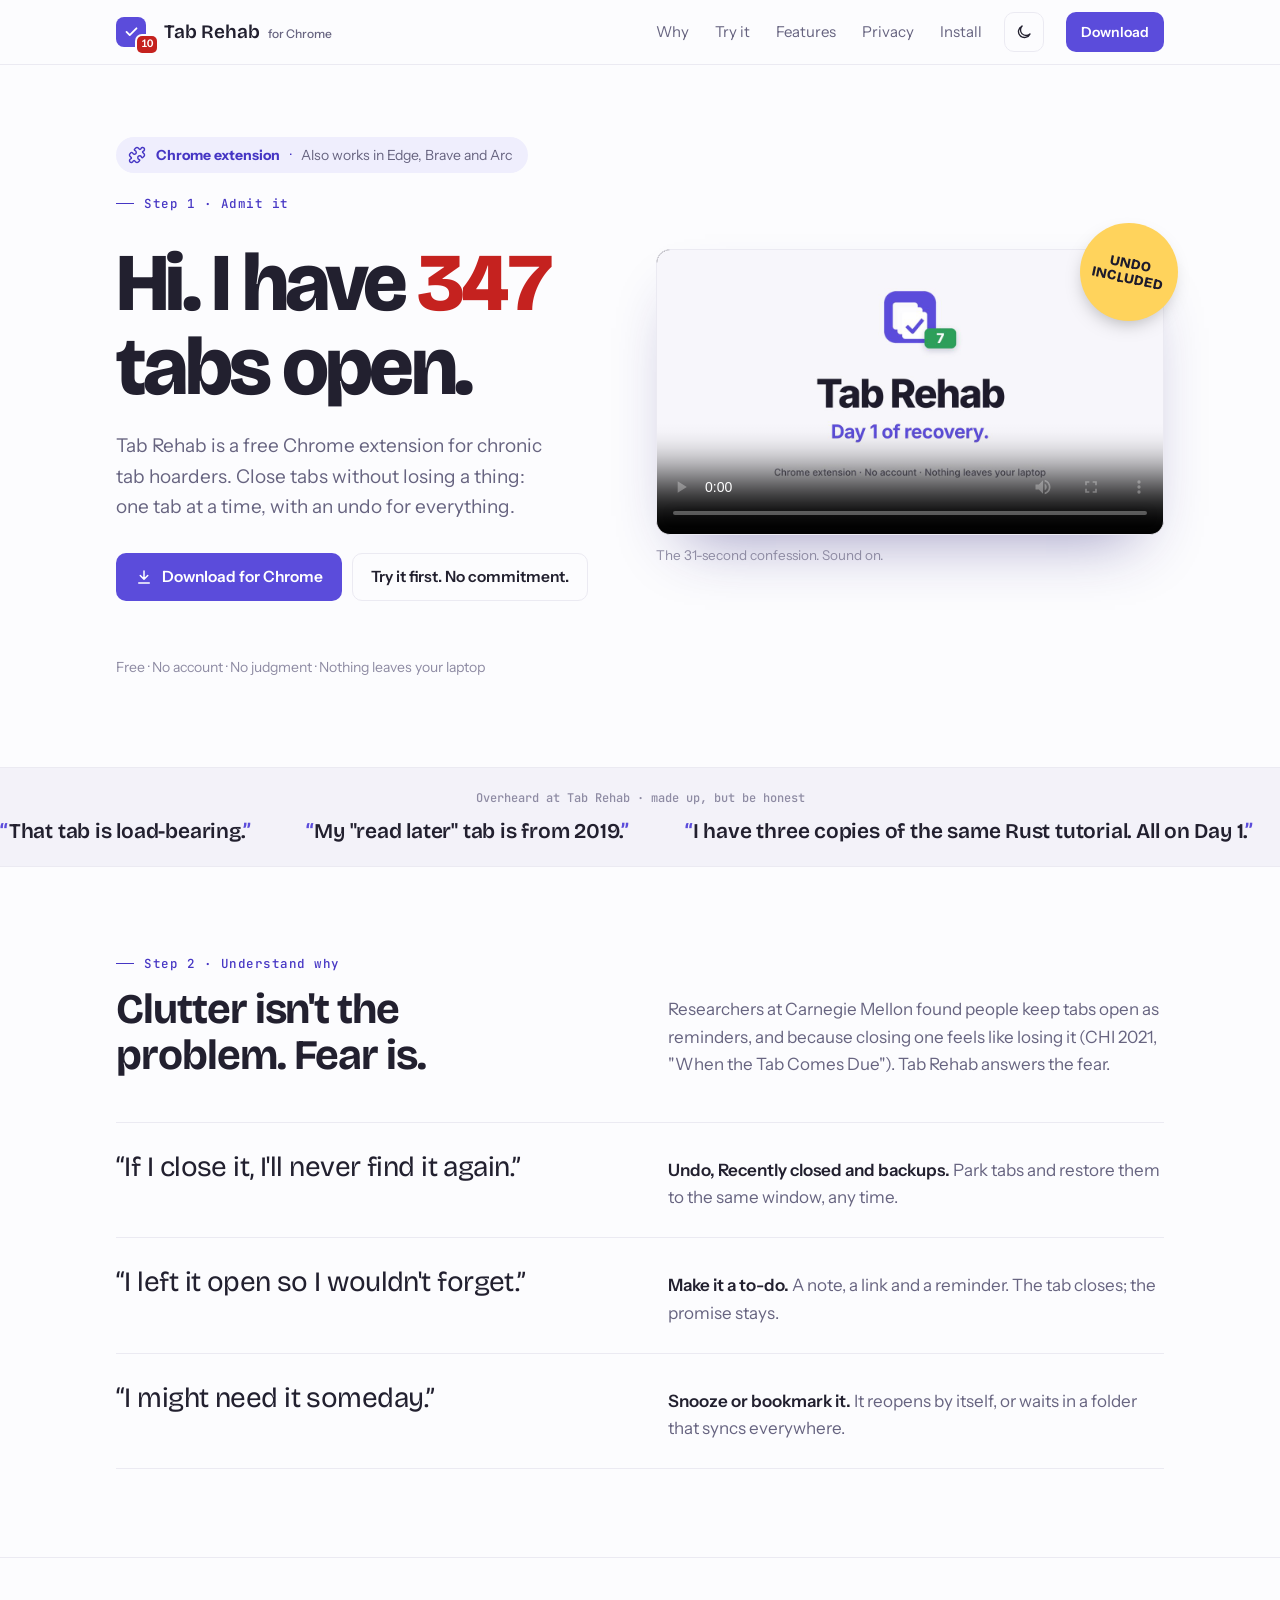
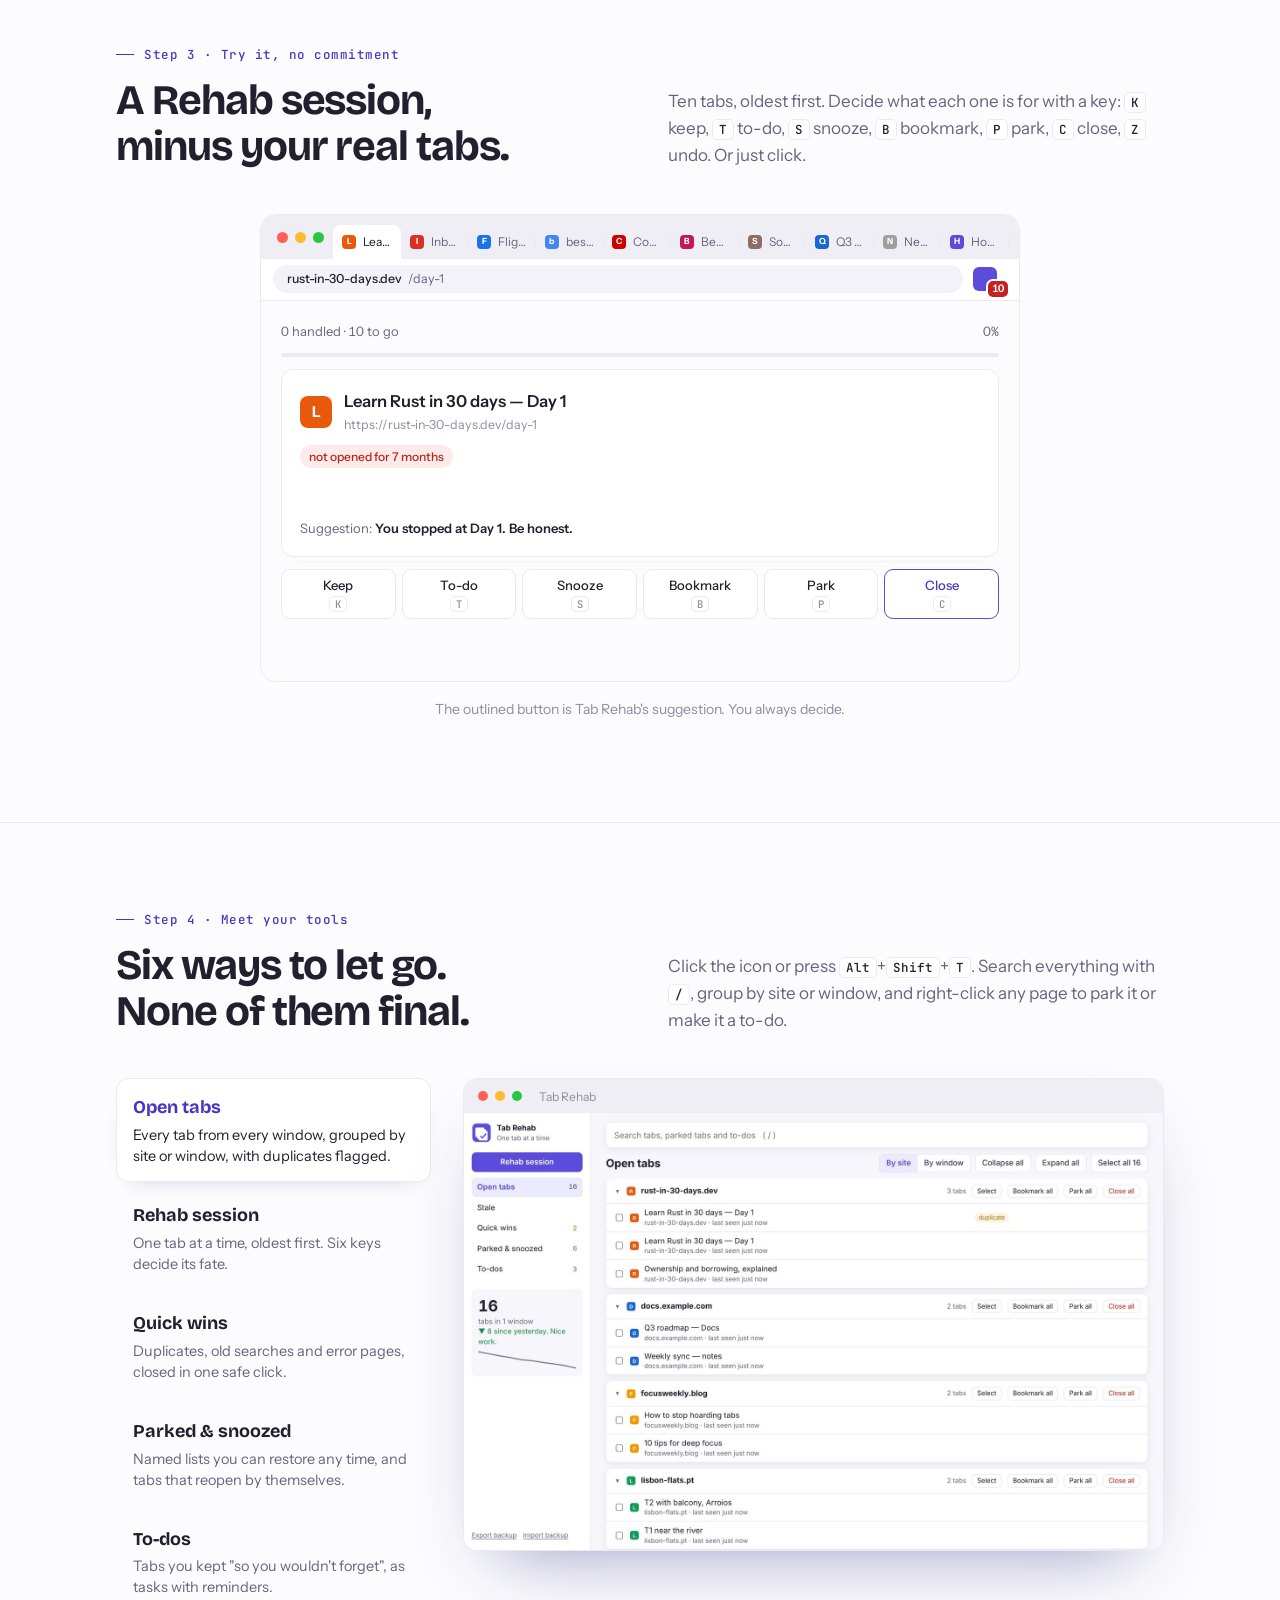
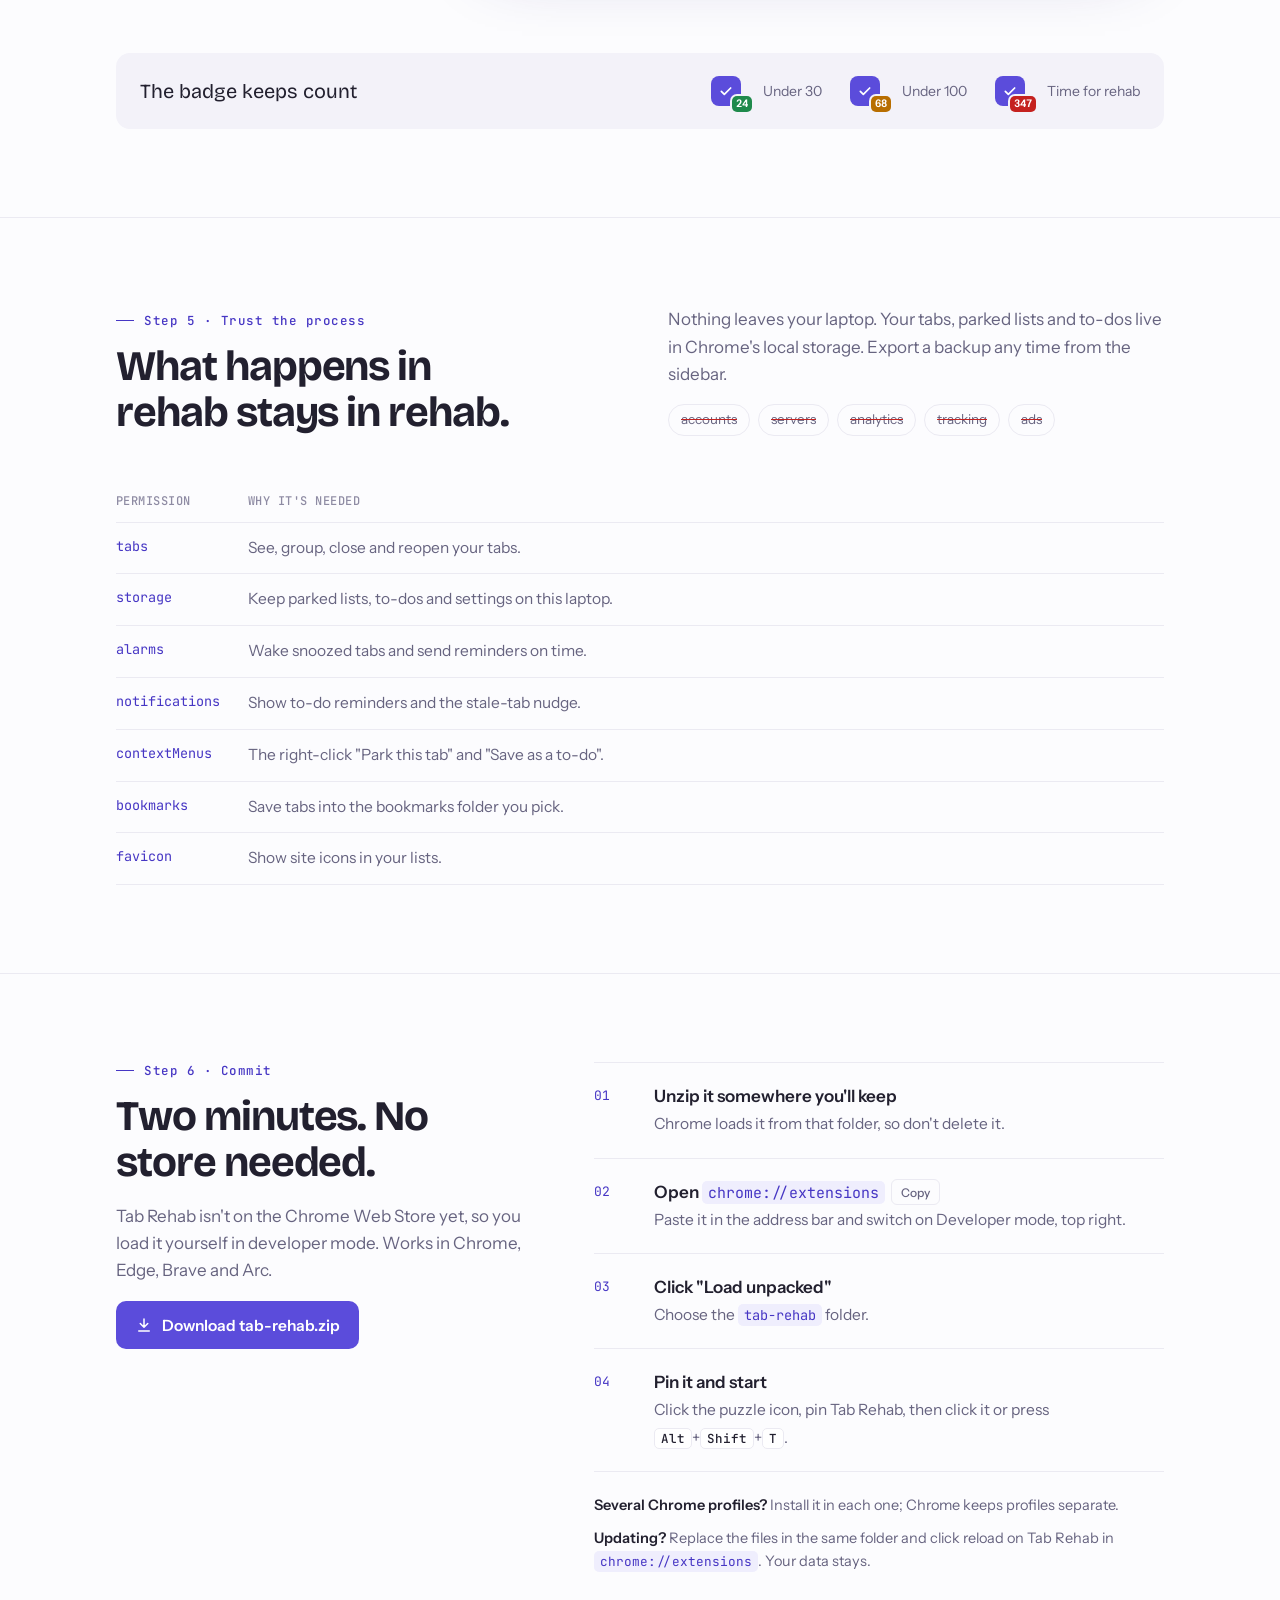
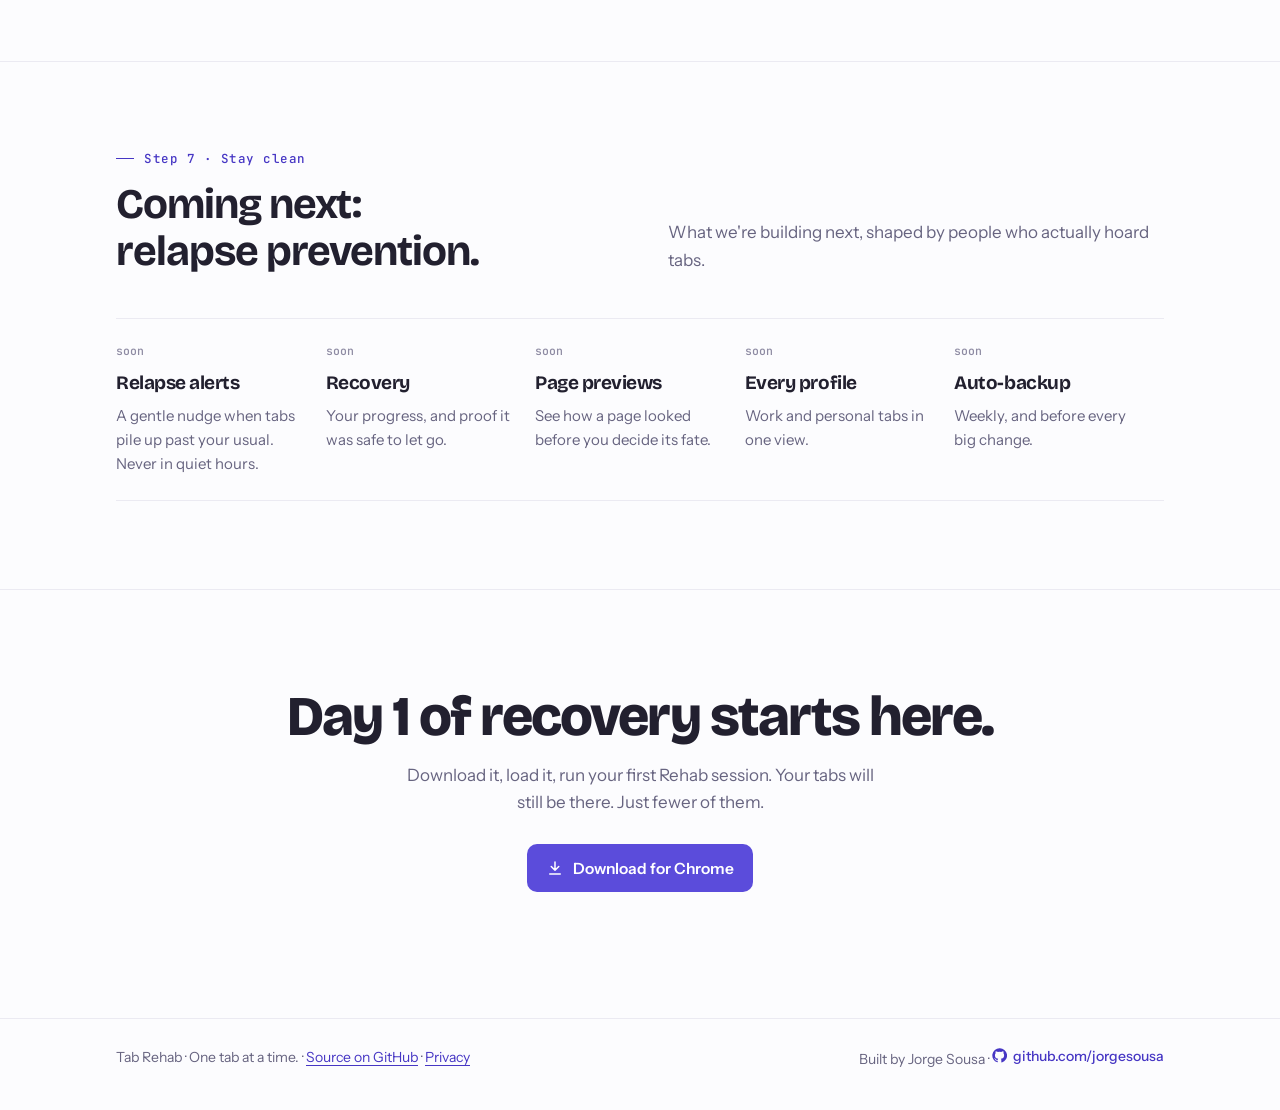
==== commit b50631ae: "Chrome Web Store prep: v0.3.0, privacy policy, listing text, store screenshots Co-Authored-By: Claud" ====
--- a/docs/index.html
+++ b/docs/index.html
@@ -579,7 +579,7 @@
 
 <footer>
   <div class="wrap">
-    <span>Tab Rehab · One tab at a time. · <a href="https://github.com/jorgesousa/tab-rehab">Source on GitHub</a></span>
+    <span>Tab Rehab · One tab at a time. · <a href="https://github.com/jorgesousa/tab-rehab">Source on GitHub</a> · <a href="privacy.html">Privacy</a></span>
     <span>Built by Jorge Sousa · <a href="https://github.com/jorgesousa" target="_blank" rel="noopener" class="gh"><svg width="15" height="15" viewBox="0 0 24 24" fill="currentColor" aria-hidden="true"><path d="M12 .5a11.5 11.5 0 0 0-3.64 22.41c.58.1.79-.25.79-.56v-2c-3.2.7-3.88-1.37-3.88-1.37-.53-1.33-1.28-1.69-1.28-1.69-1.05-.71.08-.7.08-.7 1.16.08 1.77 1.19 1.77 1.19 1.03 1.77 2.7 1.26 3.36.96.1-.75.4-1.26.73-1.55-2.55-.29-5.24-1.28-5.24-5.68 0-1.26.45-2.28 1.19-3.09-.12-.29-.52-1.46.11-3.05 0 0 .97-.31 3.17 1.18a11 11 0 0 1 5.77 0c2.2-1.49 3.17-1.18 3.17-1.18.63 1.59.23 2.76.11 3.05.74.81 1.19 1.83 1.19 3.09 0 4.41-2.69 5.38-5.25 5.67.41.36.78 1.06.78 2.14v3.17c0 .31.21.67.8.56A11.5 11.5 0 0 0 12 .5z"/></svg>github.com/jorgesousa</a></span>
   </div>
 </footer>
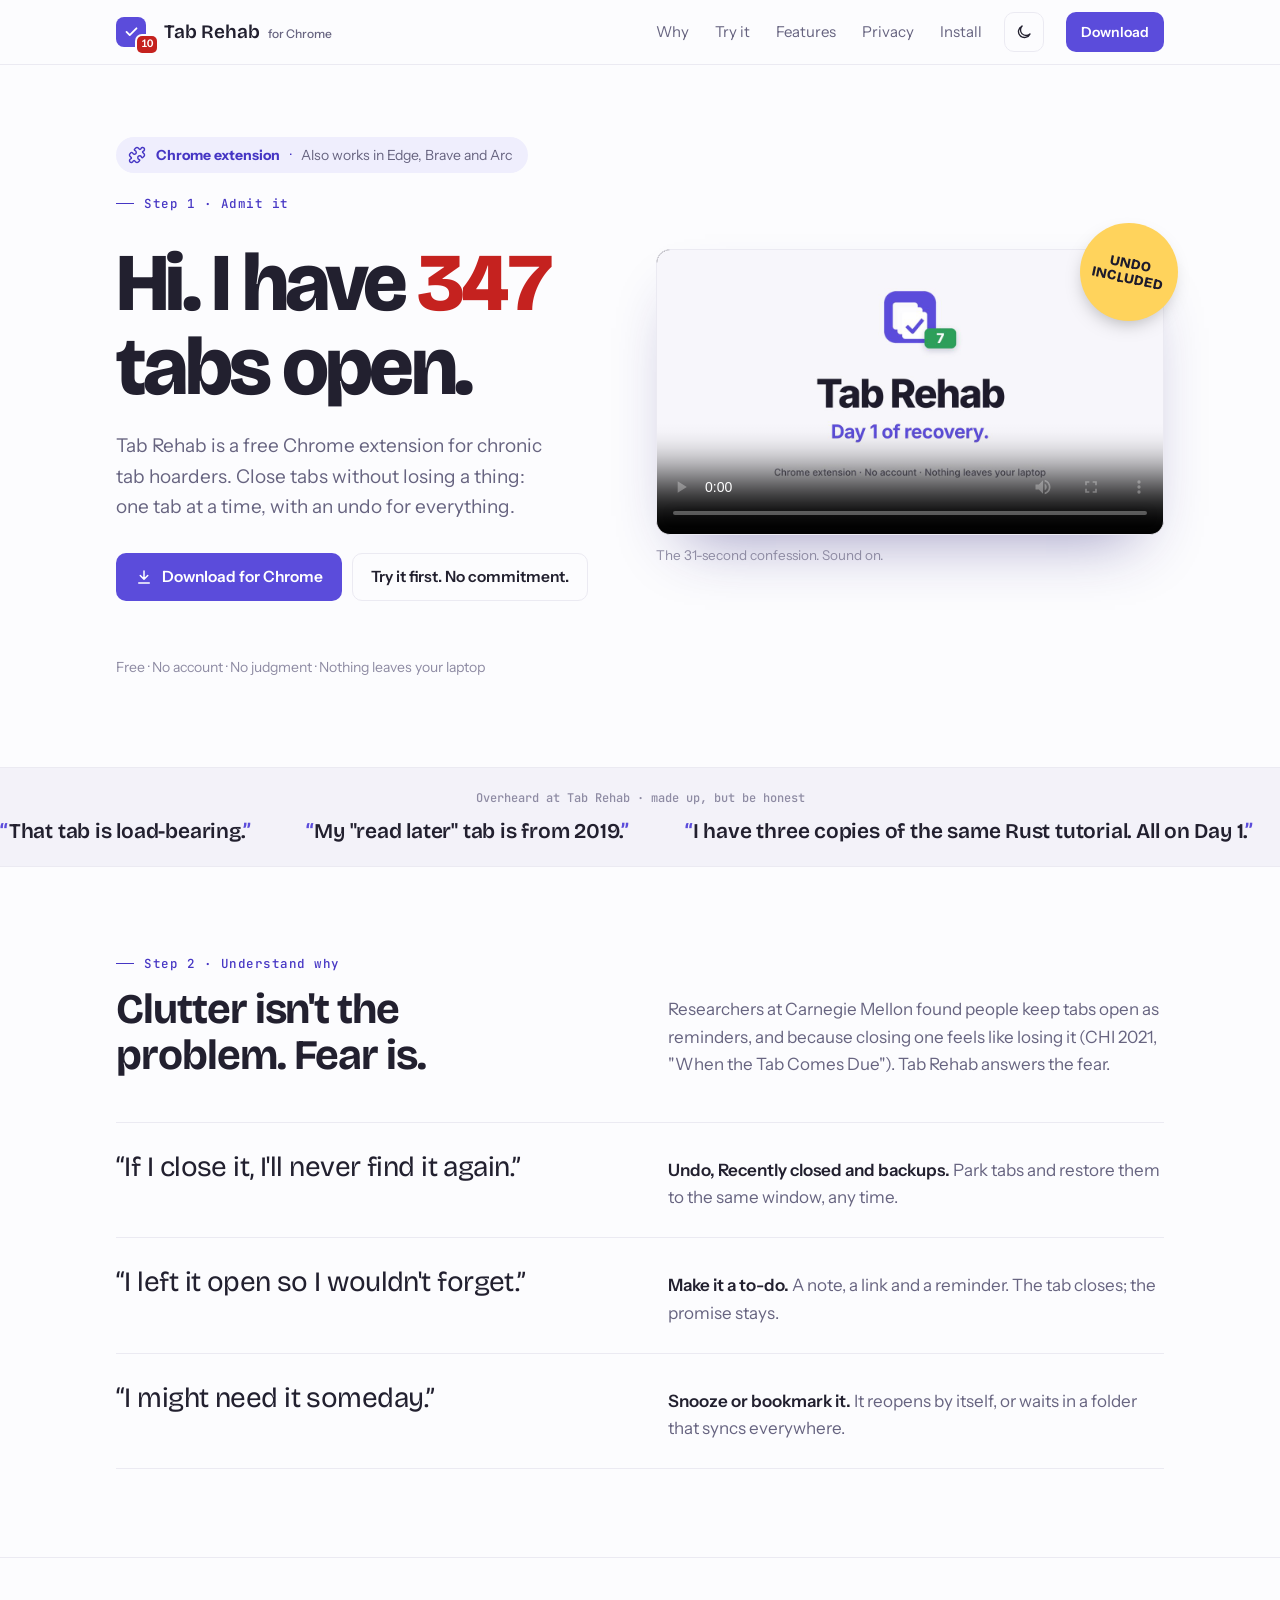
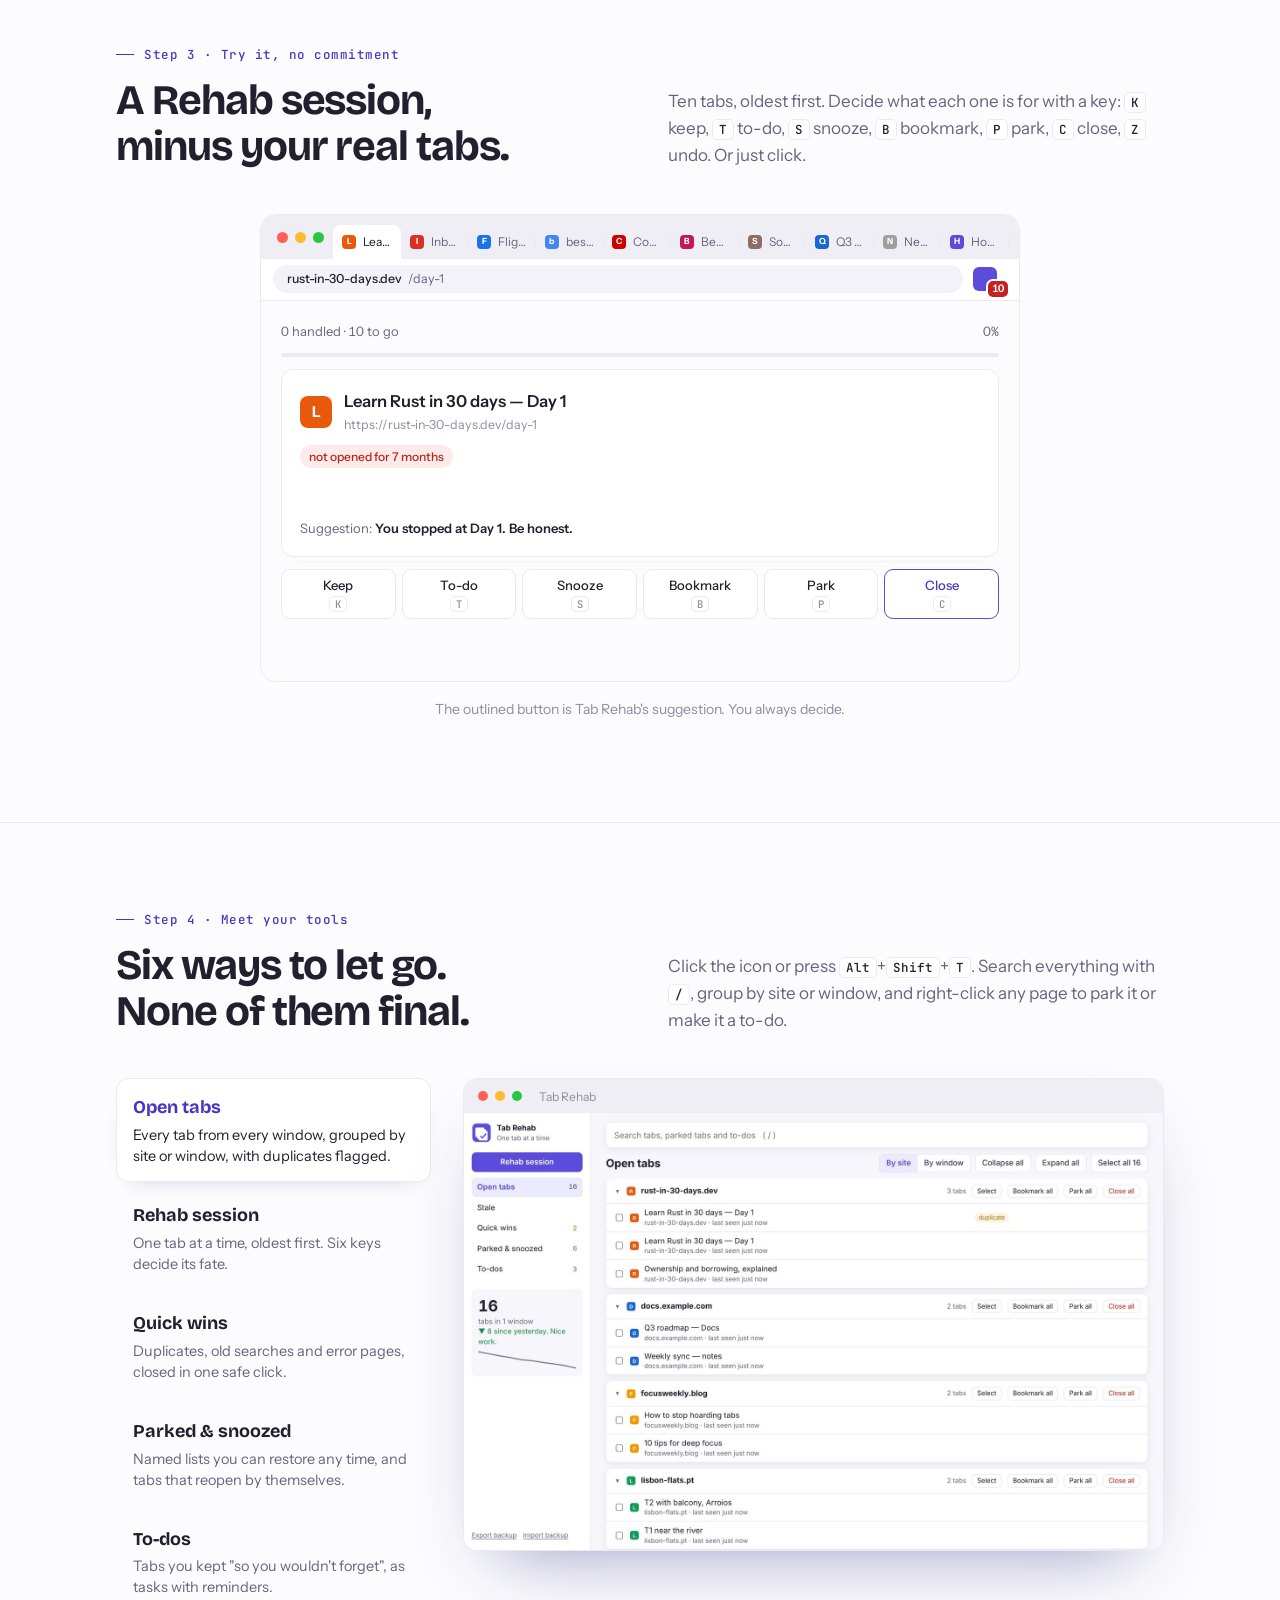
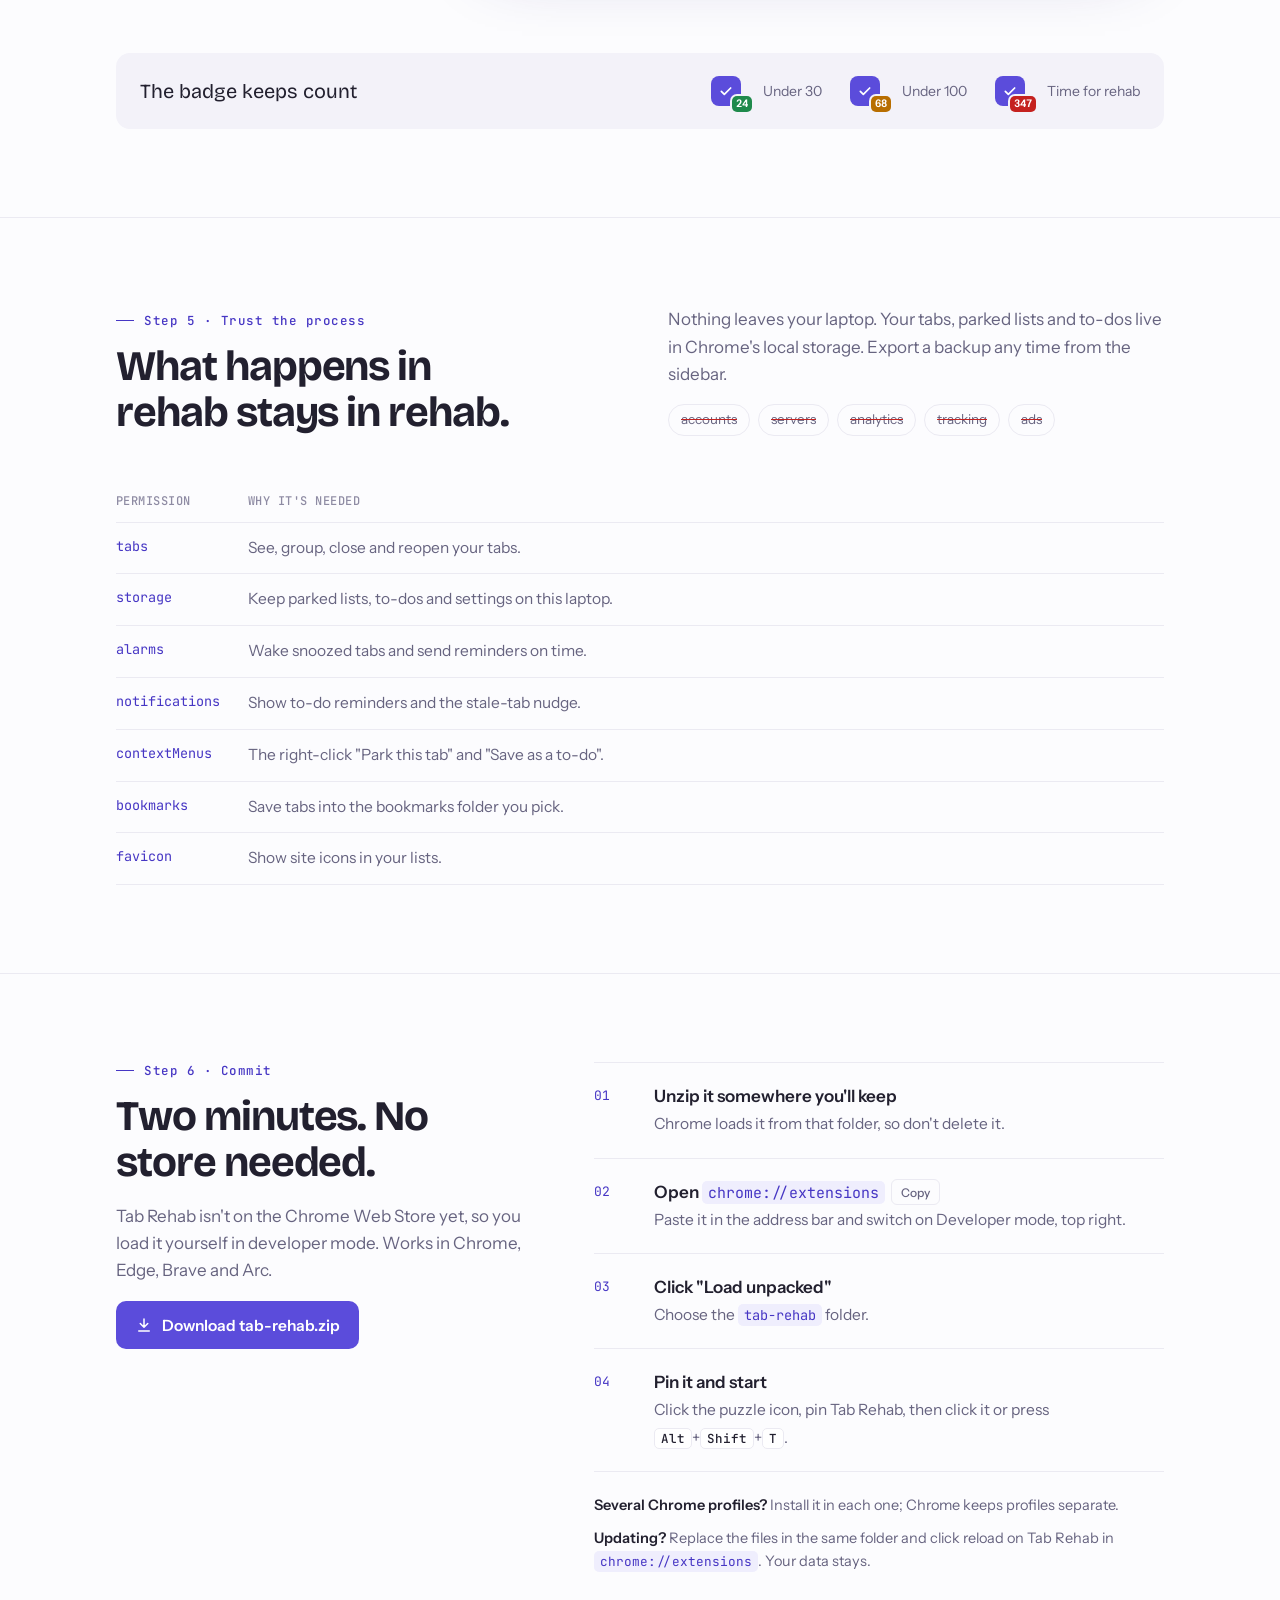
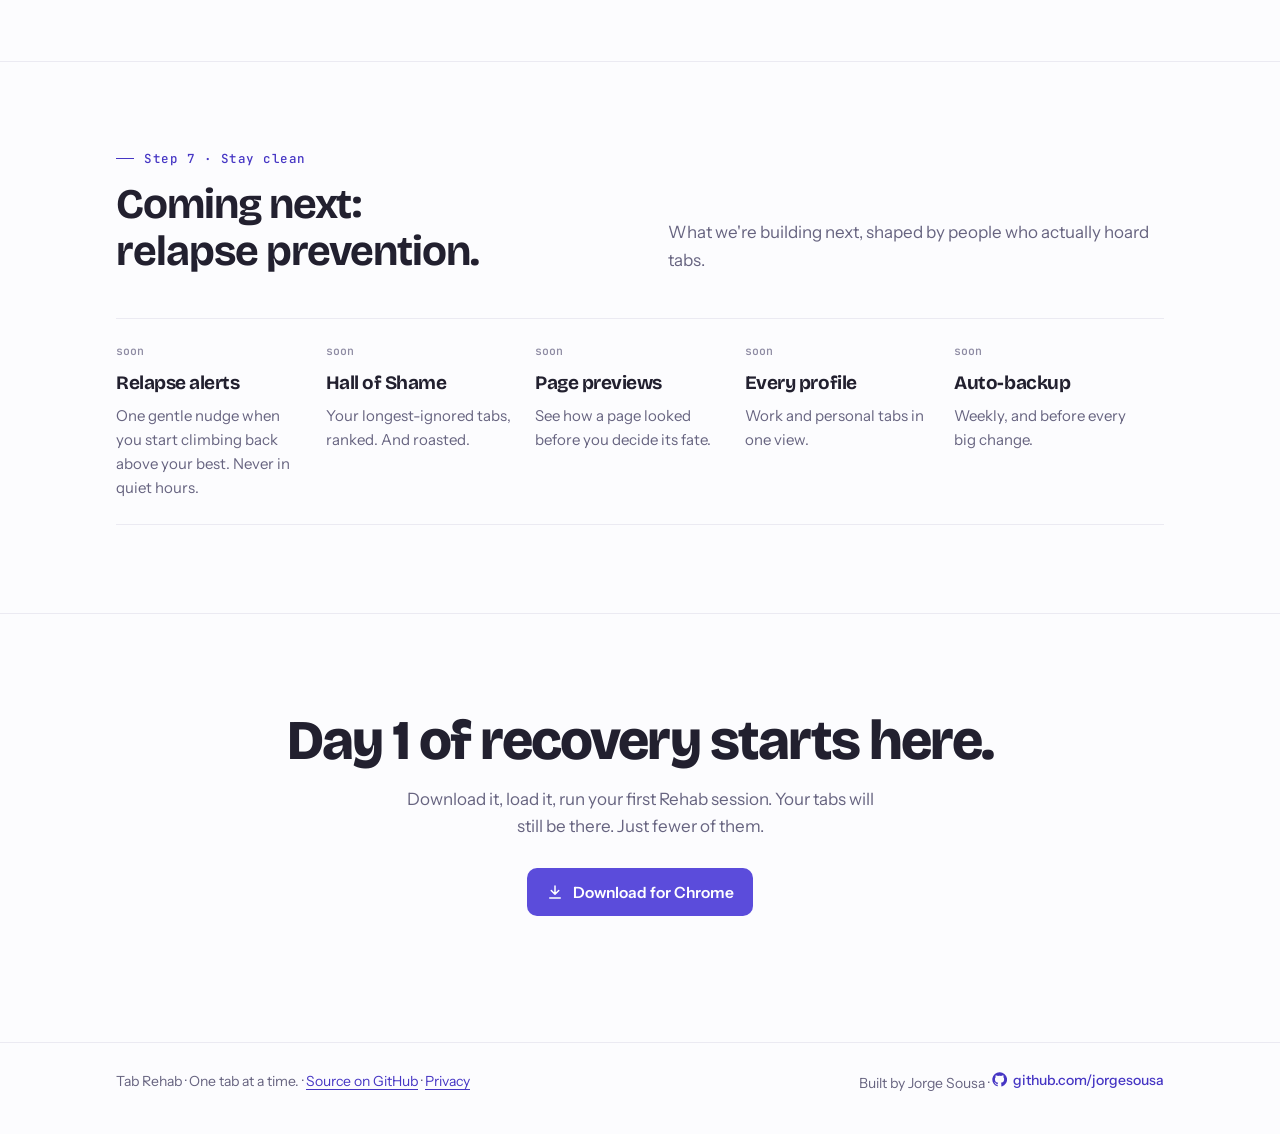
==== commit 0d2811f4: "Docs: bring README, roadmap and site up to date - ROADMAP: v0.3 and v0.4 under Built, Next trimmed t" ====
--- a/docs/index.html
+++ b/docs/index.html
@@ -555,8 +555,8 @@
         <p>What we're building next, shaped by people who actually hoard tabs.</p>
       </div>
       <div class="next">
-        <div><span class="soon">soon</span><h3>Relapse alerts</h3><p>A gentle nudge when tabs pile up past your usual. Never in quiet hours.</p></div>
-        <div><span class="soon">soon</span><h3>Recovery</h3><p>Your progress, and proof it was safe to let go.</p></div>
+        <div><span class="soon">soon</span><h3>Relapse alerts</h3><p>One gentle nudge when you start climbing back above your best. Never in quiet hours.</p></div>
+        <div><span class="soon">soon</span><h3>Hall of Shame</h3><p>Your longest-ignored tabs, ranked. And roasted.</p></div>
         <div><span class="soon">soon</span><h3>Page previews</h3><p>See how a page looked before you decide its fate.</p></div>
         <div><span class="soon">soon</span><h3>Every profile</h3><p>Work and personal tabs in one view.</p></div>
         <div><span class="soon">soon</span><h3>Auto-backup</h3><p>Weekly, and before every big change.</p></div>
